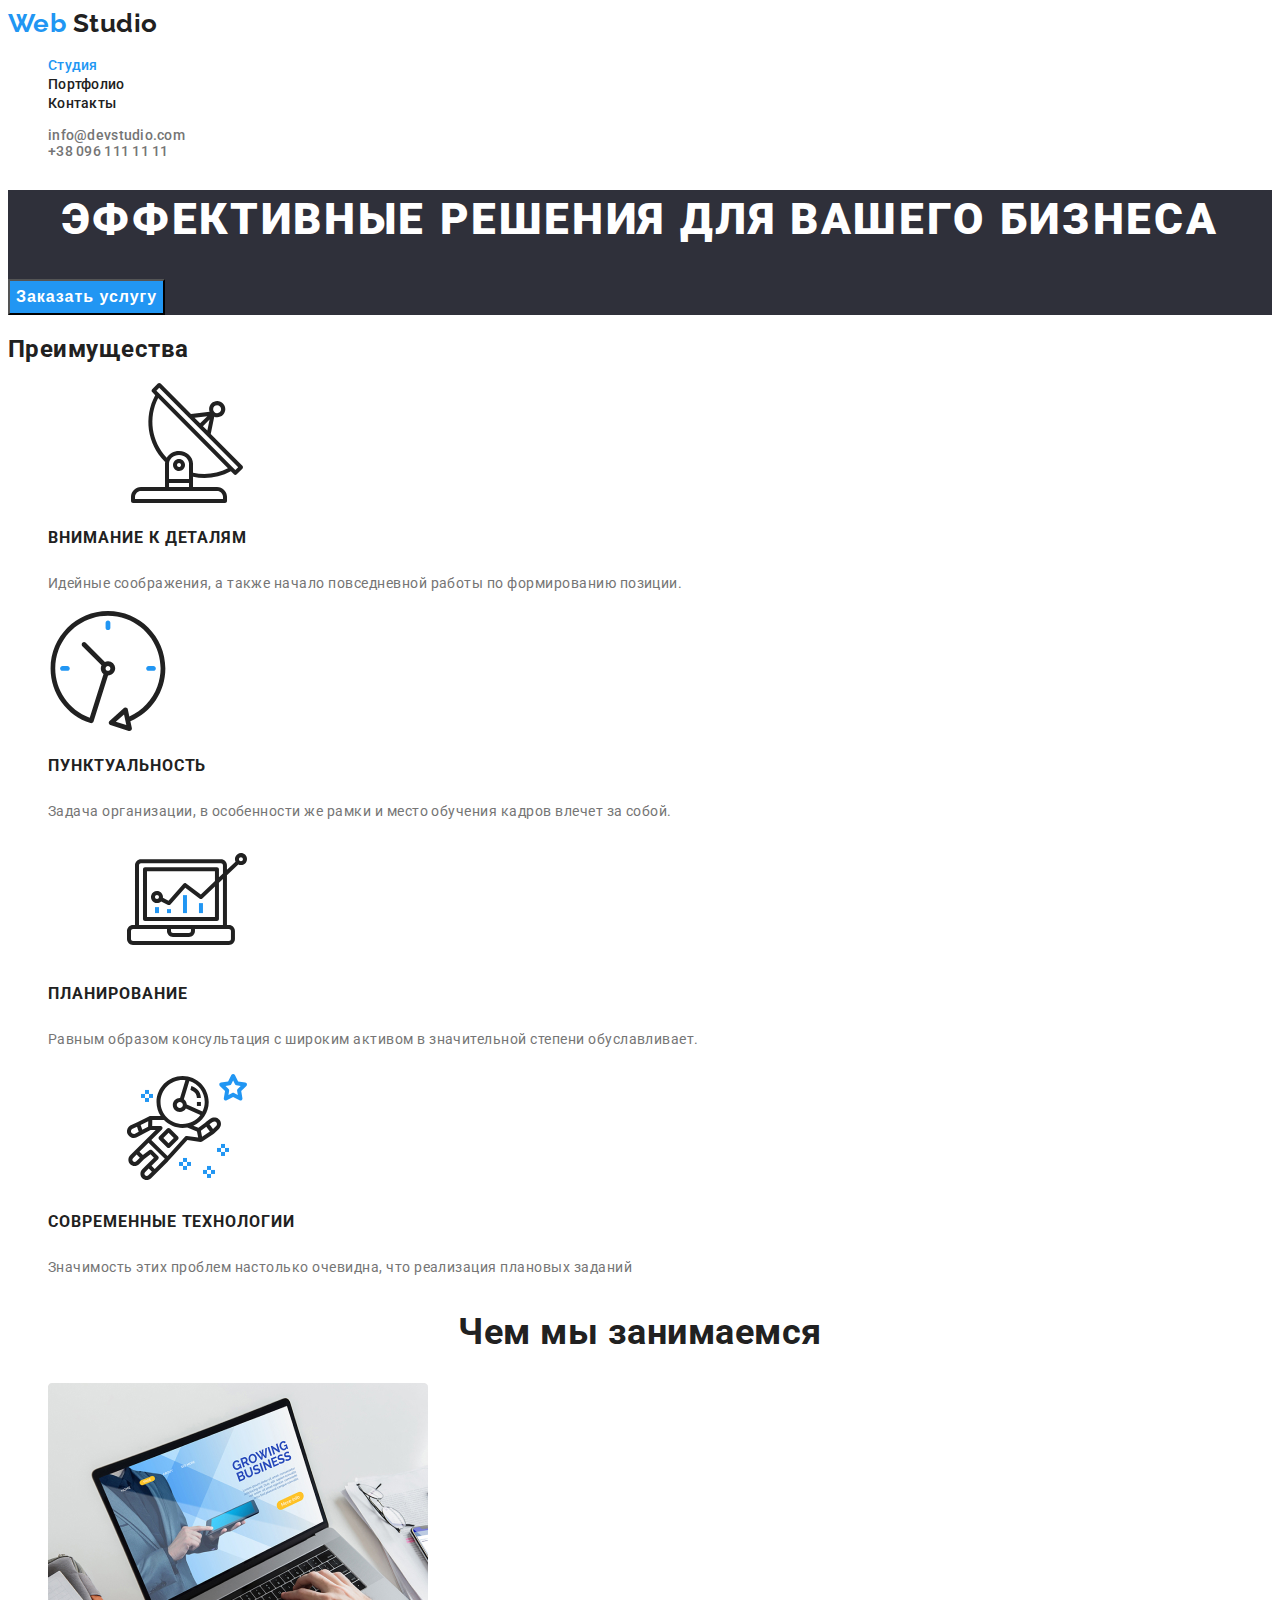
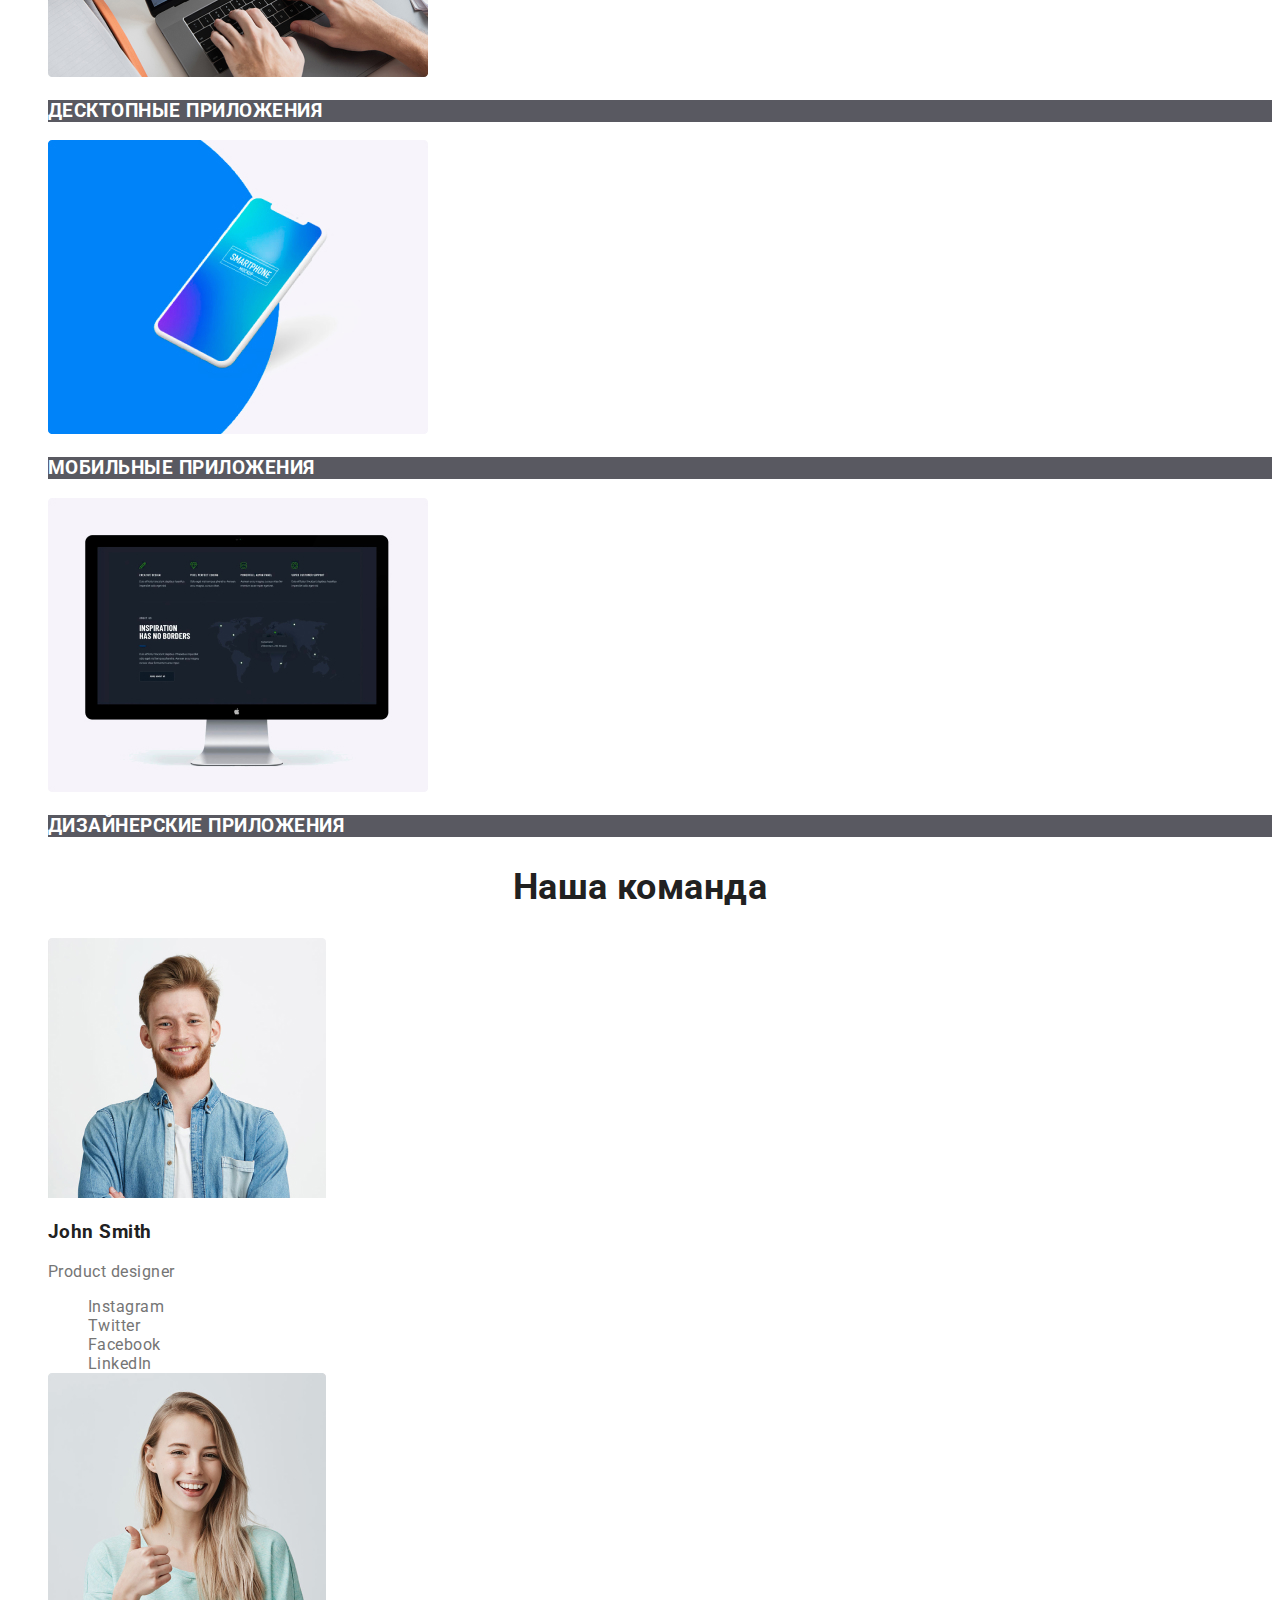
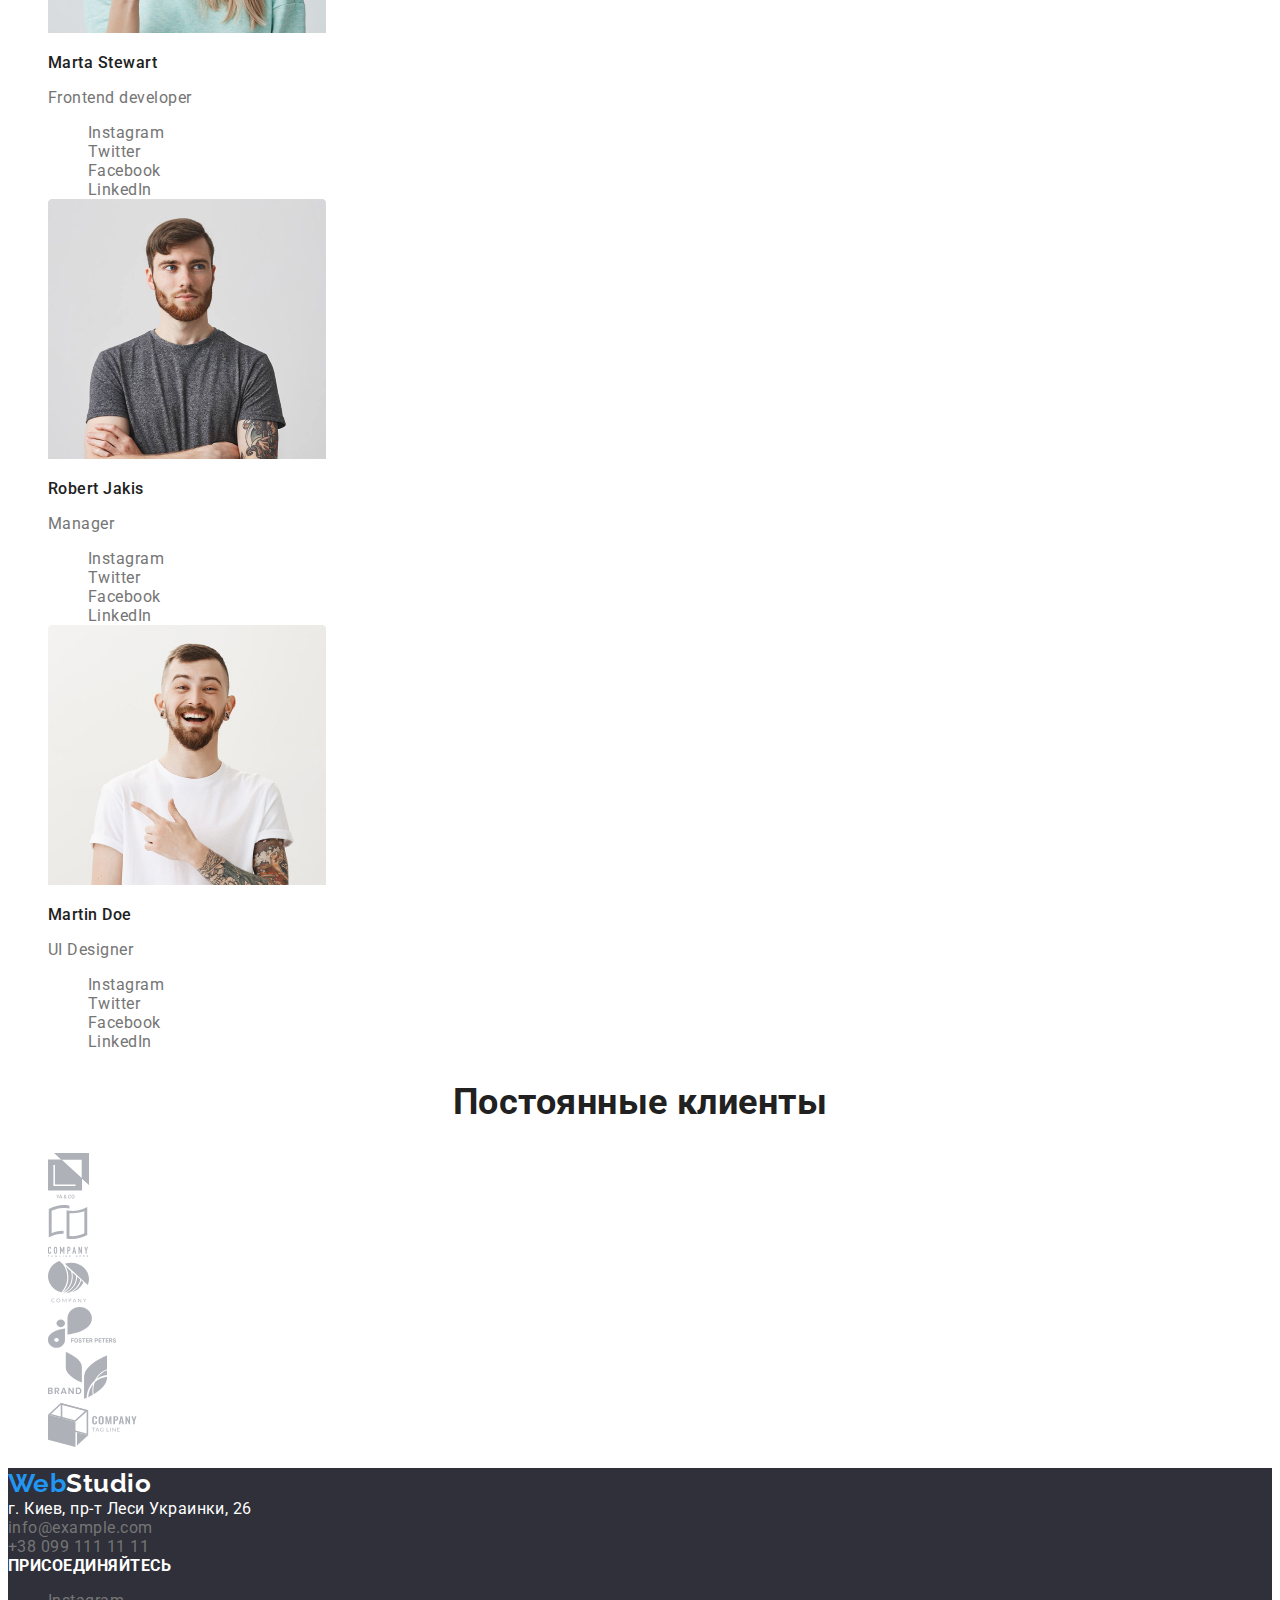
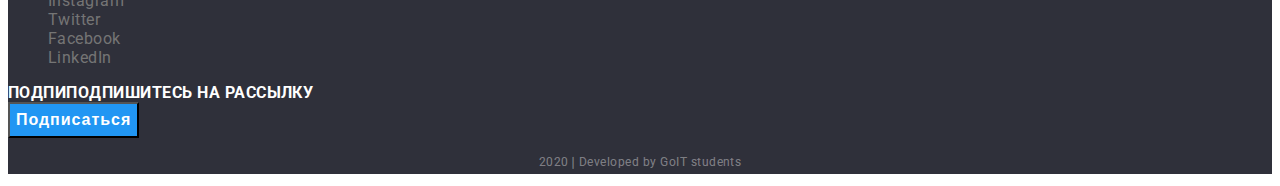
==== index.html @ 7d590ceb "добавляет файлы из hw 2" ====
<!DOCTYPE html>
<html lang="ru">
  <head>
    <meta charset="UTF-8" />
    <meta name="viewport" content="width=device-width, initial-scale=1.0" />
    <title>Студия</title>
    <link
      href="https://fonts.googleapis.com/css2?family=Raleway:wght@700&family=Roboto:wght@400;500;700;900&display=swap"
      rel="stylesheet"
    />
    <link rel="stylesheet" href="./css/common.css" />
    <link rel="stylesheet" href="./css/main.css" />
  </head>

  <body>
    <!--шапка сайта-->
    <header class="page-header">
      <nav>
        <a href="./index.html" lang="en" class="logo"
          ><span class="web-color">Web</span> Studio</a
        >
        <ul class="site-nav list">
          <li><a href="./index.html" class="link current">Студия</a></li>
          <li><a href="./portfolio.html" class="link">Портфолио</a></li>
          <li><a href="" class="link">Контакты</a></li>
        </ul>
        <div>
      </nav>
          <address class="contact-info">
            <ul class="list">
              <li>
                <a href="mailto:info@devstudio.com">info@devstudio.com</a>
              </li>
              <li>
                <a href="tel:+380961111111">+38 096 111 11 11</a>
              </li>
            </ul>
          </address>
        </div>
      
    </header>

    <main>
      <!--герой-->
      <section class="hero">
        <h1 class="upper">
          Эффективные решения для вашего бизнеса
        </h1>
        <button>Заказать услугу</button>
      </section>

      <!--преимущества-->
      <section>
        <h2>Преимущества</h2>
        <ul class="advantages list">
          <li>
            <a href="">
              <img
                src="./images/index-images/rectangle-1.svg"
                width="278"
                height="120"
                alt="Антенна"
              />
            </a>
            <h3 class="advatage-title upper">Внимание к деталям</h3>
            <p class="text">
              Идейные соображения, а также начало повседневной работы по
              формированию позиции.
            </p>
          </li>
          <li>
            <a href="">
              <img
                src="./images/index-images/rectangle-2.svg"
                height="120"
                alt="Часы"
              />
            </a>
            <h3 class="advatage-title upper">Пунктуальность</h3>
            <p class="text">
              Задача организации, в особенности же рамки и место обучения кадров
              влечет за собой.
            </p>
          </li>
          <li>
            <a href="">
              <img
                src="./images/index-images/rectangle-3.svg"
                width="278"
                height="120"
                alt="Диаграмма"
              />
            </a>
            <h3 class="advatage-title upper">Планирование</h3>
            <p class="text">
              Равным образом консультация с широким активом в значительной
              степени обуславливает.
            </p>
          </li>
          <li>
            <a href="">
              <img
                src="./images/index-images/rectangle-4.svg"
                width="278"
                height="120"
                alt="Астронавт"
              />
            </a>
            <h3 class="advatage-title upper">Современные технологии</h3>
            <p class="text">
              Значимость этих проблем настолько очевидна, что реализация
              плановых заданий
            </p>
          </li>
        </ul>
      </section>

      <!--чем мы занимаемся-->
      <section>
        <h2 class="title">Чем мы занимаемся</h2>
        <ul class="applications list">
          <li>
            <a href="">
              <img
                src="./images/index-images/1.jpg"
                alt="Десктопные приложения"
                width="380"
                height="294"
              />
            </a>
            <h3 class="applications-type upper">Десктопные приложения</h3>
          </li>
          <li>
            <a href="">
              <img
                src="./images/index-images/2.jpg "
                alt="Мобильные приложения"
                width="380"
                height="294"
              />
            </a>
            <h3 class="applications-type upper">Мобильные приложения</h3>
          </li>
          <li>
            <a href="">
              <img
                src="./images/index-images/3.jpg"
                alt="Дизайнерские решения"
                width="380"
                height="294"
              />
            </a>
            <h3 class="applications-type upper">Дизайнерские приложения</h3>
          </li>
        </ul>
      </section>

      <!--наша команда-->
      <section>
        <h2 class="title">Наша команда</h2>
        <ul class="members list">
          <li>
            <a href="">
              <img
                src="./images/index-images/4.jpg"
                alt="Фото Джона Смита"
                width="278"
                height="260"
              />
            </a>
            <h3 lang="en" class="member-name">
              John Smith
            </h3>
            <p lang="en" class="profession">
              Product designer
            </p>
            <ul class="social-links list">
              <li>
                <a href="" aria-label="Ссылка на Instagram">Instagram</a>
              </li>
              <li>
                <a href="" aria-label="Ссылка на Twitter">Twitter</a>
              </li>
              <li>
                <a href="" aria-label="Ссылка на Facebook">Facebook</a>
              </li>
              <li>
                <a href="" aria-label="Ссылка на LinkedIn">LinkedIn</a>
              </li>
            </ul>
          </li>
          <li>
            <a href="">
              <img
                src="./images/index-images/5.jpg"
                alt="Фото Марты Стюарт"
                width="278"
                height="260"
              />
            </a>
            <h3 lang="en" class="members-name">
              Marta Stewart
            </h3>
            <p lang="en" class="members-profession">
              Frontend developer
            </p>
            <ul class="social-link list">
              <li>
                <a href="" aria-label="Ссылка на Instagram">Instagram</a>
              </li>
              <li>
                <a href="" aria-label="Ссылка на Twitter">Twitter</a>
              </li>
              <li>
                <a href="" aria-label="Ссылка на Facebook">Facebook</a>
              </li>
              <li>
                <a href="" aria-label="Ссылка на LinkedIn">LinkedIn</a>
              </li>
            </ul>
          </li>
          <li>
            <a href="">
              <img
                src="./images/index-images/6.jpg"
                alt="Фото Роберта Джакиса"
                width="278"
                height="260"
              />
            </a>
            <h3 lang="en" class="members-name">
              Robert Jakis
            </h3>
            <p lang="en" class="members-profession">Manager</p>
            <ul class="list">
              <li>
                <a href="" aria-label="Ссылка на Instagram">Instagram</a>
              </li>
              <li>
                <a href="" aria-label="Ссылка на Twitter">Twitter</a>
              </li>
              <li>
                <a href="" aria-label="Ссылка на Facebook">Facebook</a>
              </li>
              <li>
                <a href="" aria-label="Ссылка на LinkedIn">LinkedIn</a>
              </li>
            </ul>
          </li>
          <li>
            <a href="">
              <img
                src="./images/index-images/7.jpg"
                alt="Фото Мартина Доу"
                width="278"
                height="260"
              />
            </a>
            <h3 lang="en" class="members-name">
              Martin Doe
            </h3>
            <p lang="en" class="members-profession">
              UI Designer
            </p>
            <ul class="list">
              <li>
                <a href="" aria-label="Ссылка на Instagram">Instagram</a>
              </li>
              <li>
                <a href="" aria-label="Ссылка на Twitter">Twitter</a>
              </li>
              <li>
                <a href="" aria-label="Ссылка на Facebook">Facebook</a>
              </li>
              <li>
                <a href="" aria-label="Ссылка на LinkedIn">LinkedIn</a>
              </li>
            </ul>
          </li>
        </ul>
      </section>

      <!--наши постоянные клиенты-->
      <section>
        <h2 class="title">Постоянные клиенты</h2>
        <ul class="list">
          <li><img src="./images/index-images/8.svg" alt="YA &amp; Co" /></li>
          <li>
            <img src="./images/index-images/9.svg" alt="Company tagline here" />
          </li>
          <li><img src="./images/index-images/10.svg" alt="Company" /></li>
          <li>
            <img src="./images/index-images/11.svg" alt="Foster Peters" />
          </li>
          <li><img src="./images/index-images/12.svg" alt="Brand" /></li>
          <li>
            <img src="./images/index-images/13.svg" alt="Company tag line" />
          </li>
        </ul>
      </section>
    </main>

    <!--футер-->
    <footer>
      <div>
        <a href="./index.html" lang="en" class="logo"
          ><span class="web-color">Web</span
          ><span class="studio-color">Studio</span></a
        >
        <address class="contacts">
          г. Киев, пр-т Леси Украинки, 26 <br />
          <a href="mailto:info@example.com" class="information"
            >info@example.com</a
          ><br />
          <a href="tel:+380991111111" class="information">+38 099 111 11 11</a>
        </address>
      </div>
      <div>
        <b class="upper"> Присоединяйтесь</b>
        <ul class="list">
          <li>
            <a href="" aria-label="Ссылка на Instagram">Instagram</a>
          </li>
          <li>
            <a href="" aria-label="Ссылка на Twitter">Twitter</a>
          </li>
          <li>
            <a href="" aria-label="Ссылка на Facebook">Facebook</a>
          </li>
          <li>
            <a href="" aria-label="Ссылка на LinkedIn">LinkedIn</a>
          </li>
        </ul>
      </div>
      <div>
        <b class="upper">
          Подпиподпишитесь на рассылку
        </b>
        <button type="button">Подписаться</button>
      </div>
      <div>
        <p class="copyright">2020&#10072;Developed by GoIT students</p>
      </div>
    </footer>
  </body>
</html>
---- css/common.css ----
/*цвет основного текста  #757575 */
/*вторичный цвет текста (заголовки) #212121 */
/*акцент? вторичный цвет фона, акцент иконок #2196F3 */
/*акцент фона в портфолио при начажтии на примеры работ  rgba(33, 150, 243, 0.9);*/
/*белый #FFFFFF */
/*фон нашей команды в студии #F5F4FA */
/*фон характеристик лого в Студии #F5F4FA */
/*фон футера #2F303A */
/*background-color для кнопок: #F5F4FA*/
/*footer-contacts: rgba(255, 255, 255, 0.6);
  footer-copyright:rgba(255, 255, 255, 0.4);*/

:root {
  --primary-text-color: #757575;
  --title-text-color: #212121;
  --accent-color: #2196f3;
  --primary-white-color: #ffffff;
  --footer-background: #2f303a;
  --footer-contacts: rgba(255, 255, 255, 0.6);
  --footer-copyright: rgba(255, 255, 255, 0.4);
  --button-portfolio-background: #f5f4fa;
  --accent-color-pictures: rgba(33, 150, 243, 0.9);
}

body {
  font-family: Roboto, sans-serif;
  color: var(--primary-text-color);
  background-color: var(--primary-white-color);
  letter-spacing: 0.03em;
}

a {
  text-decoration: none;
  color: var(--primary-text-color);
}

a:hover,
a:focus {
  color: var(--accent-color);
}

li {
  list-style-type: none;
}

/*шапка сайта*/
.logo {
  color: var(--title-text-color);
  font-family: Raleway, sans-serif;
  font-weight: 700;
  font-size: 26px;
  line-height: 1.2;
}

.web-color {
  color: var(--accent-color);
}

/*Site nav*/

.site-nav .link {
  font-weight: 500;
  font-size: 14px;
  line-height: 1.14;
  letter-spacing: 0.02em;
  color: var(--title-text-color);
}

.site-nav .link:hover,
.site-nav .link:focus {
  color: var(--accent-color);
}

.site-nav .link.current {
  color: var(--accent-color);
}

.contact-info {
  font-weight: 500;
  font-size: 14px;
  line-height: 1.14;
  letter-spacing: 0.02em;
  color: var(--primary-text-color);
}

h1,
h2,
h3 {
  color: var(--title-text-color);
}

/*footer*/
footer {
  color: var(--primary-white-color);
  background: var(--footer-background);
}

.studio-color {
  color: var(--primary-white-color);
}
.contact-info .information {
  font-weight: 400;
  line-height: 2;
  letter-spacing: 0.03em;
  color: var(--footer-contacts);
}

address {
  font-style: normal;
}

.copyright {
  font-size: 12px;
  line-height: 2;
  text-align: center;
  color: var(--footer-copyright);
}

.upper {
  text-transform: uppercase;
}

footer button {
  font-weight: 700;
  font-size: 16px;
  line-height: 1.88;
  color: var(--primary-white-color);
  background-color: var(--accent-color);
  display: flex;
  text-align: center;
  letter-spacing: 0.06em;
}
---- css/main.css ----
:root {
  --primary-text-color: #757575;
  --title-text-color: #212121;
  --accent-color: #2196f3;
  --primary-white-color: #ffffff;
  --footer-background: #2f303a;
  --accent-color-pictures: rgba(33, 150, 243, 0.9);
}

/*герой*/
.hero {
  background-color: var(--footer-background);
}

.hero .upper {
  font-style: normal;
  font-weight: 900;
  font-size: 44px;
  line-height: 1.36;
  color: var(--primary-white-color);
  text-align: center;
  letter-spacing: 0.06em;
}

.hero button {
  display: flex;
  font-weight: 700;
  font-size: 16px;
  line-height: 1.88;
  text-align: center;
  color: var(--primary-white-color);
  background-color: var(--accent-color);
  letter-spacing: 0.06em;
}

.advantages .advatage-title {
  font-style: normal;
  font-weight: 700;
  font-size: 16px;
  line-height: 1.88;
  letter-spacing: 0.06em;
}

.list .text {
  font-size: 14px;
  line-height: 2;
}

.applications .applications-type {
  color: var(--primary-white-color);
  background-color: rgba(47, 48, 58, 0.8);
}

.members .members-name,
.members .members-profession {
  font-size: 16px;
  line-height: 1.19;
}

.members .members-name {
  font-weight: 500;
}

.title {
  font-weight: 700;
  font-size: 36px;
  line-height: 1.17;
  text-align: center;
}
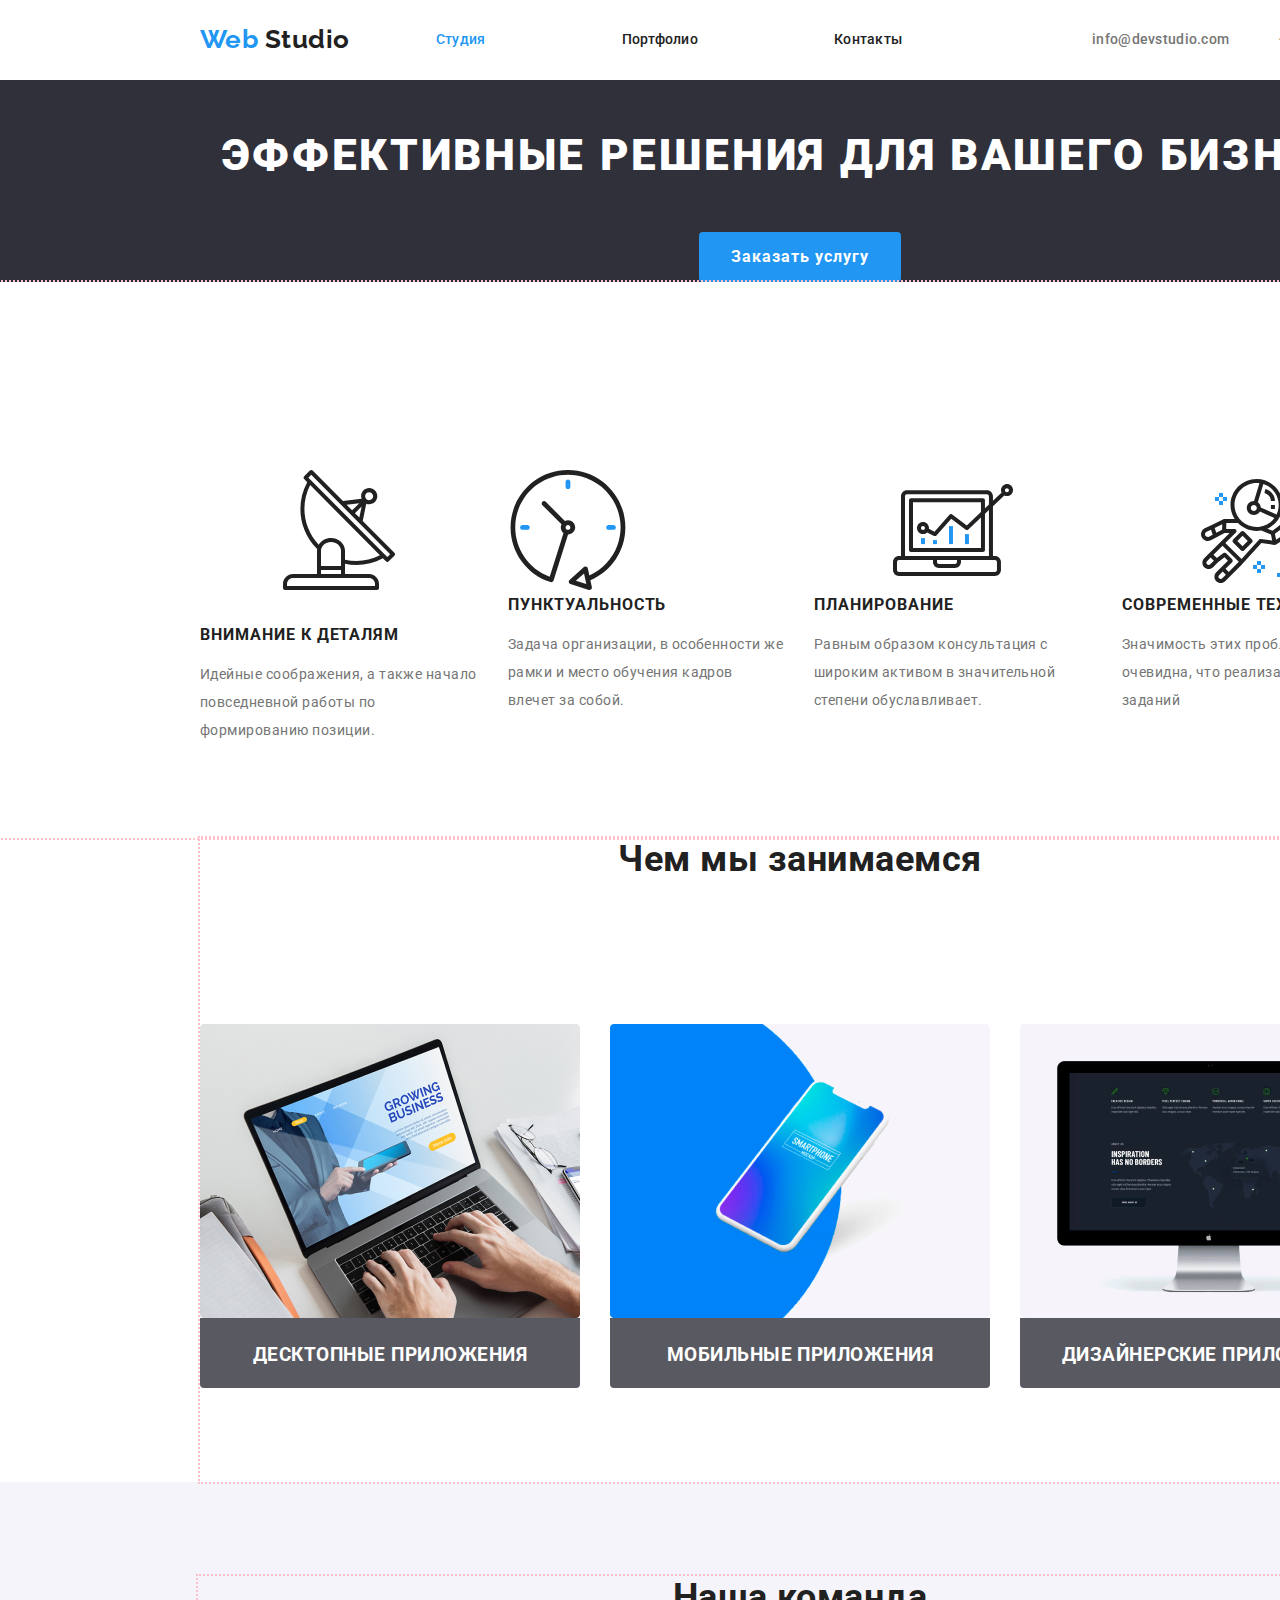
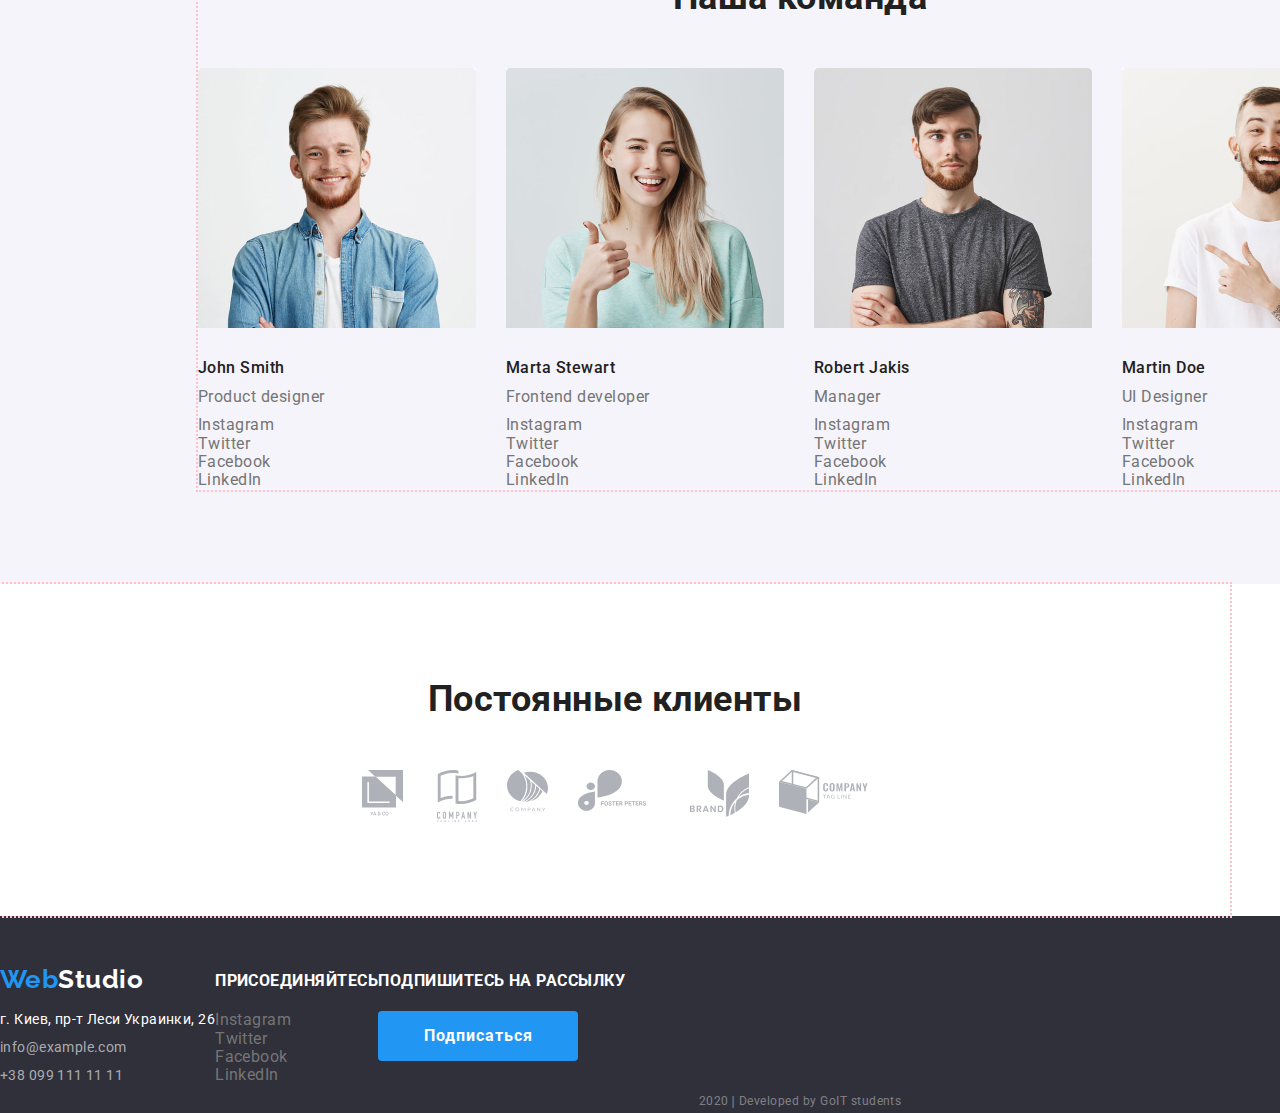
==== commit c7eea17d: "добавляет отступы и геометрию" ====
--- a/index.html
+++ b/index.html
@@ -8,173 +8,326 @@
       href="https://fonts.googleapis.com/css2?family=Raleway:wght@700&family=Roboto:wght@400;500;700;900&display=swap"
       rel="stylesheet"
     />
+    <link
+      rel="stylesheet"
+      href="https://cdnjs.cloudflare.com/ajax/libs/modern-normalize/0.6.0/modern-normalize.min.css"
+    />
     <link rel="stylesheet" href="./css/common.css" />
     <link rel="stylesheet" href="./css/main.css" />
   </head>
 
   <body>
     <!--шапка сайта-->
-    <header class="page-header">
-      <nav>
-        <a href="./index.html" lang="en" class="logo"
-          ><span class="web-color">Web</span> Studio</a
-        >
-        <ul class="site-nav list">
-          <li><a href="./index.html" class="link current">Студия</a></li>
-          <li><a href="./portfolio.html" class="link">Портфолио</a></li>
-          <li><a href="" class="link">Контакты</a></li>
-        </ul>
-        <div>
-      </nav>
-          <address class="contact-info">
-            <ul class="list">
-              <li>
-                <a href="mailto:info@devstudio.com">info@devstudio.com</a>
-              </li>
-              <li>
-                <a href="tel:+380961111111">+38 096 111 11 11</a>
-              </li>
+    <header class="header-container width-site">
+      
+          <nav class="container">
+            <a href="./index.html" lang="en" class="logo logo-link"
+              ><span class="web-color">Web</span> Studio</a
+            >
+            <ul class="site-nav list">
+              <li class="item"><a href="./index.html" class="link current">Студия</a></li>
+              <li class="item"><a href="./portfolio.html" class="link">Портфолио</a></li>
+              <li class="item"><a href="" class="link">Контакты</a></li>
             </ul>
-          </address>
-        </div>
-      
+         </nav>
+       
+          <div class="container-address">
+              <address class="contact-info">
+                <ul class="contacts-header list">
+                  <li class="item">
+                    <a href="mailto:info@devstudio.com" class="link">info@devstudio.com</a>
+                  </li>
+                  <li class="item">
+                    <a href="tel:+380961111111" class="link">+38 096 111 11 11</a>
+                  </li>
+                </ul>
+              </address>
+            </div>
+     
     </header>
 
     <main>
       <!--герой-->
-      <section class="hero">
-        <h1 class="upper">
-          Эффективные решения для вашего бизнеса
-        </h1>
-        <button>Заказать услугу</button>
+      <section class="hero centered width-site">
+        <div class="container">
+          <h1 class="hero-title upper">
+            Эффективные решения для вашего бизнеса
+          </h1>
+          <button type="button" class="centered">Заказать услугу</button>
+        </div>
       </section>
 
       <!--преимущества-->
-      <section>
-        <h2>Преимущества</h2>
-        <ul class="advantages list">
-          <li>
-            <a href="">
-              <img
-                src="./images/index-images/rectangle-1.svg"
-                width="278"
-                height="120"
-                alt="Антенна"
-              />
-            </a>
-            <h3 class="advatage-title upper">Внимание к деталям</h3>
-            <p class="text">
-              Идейные соображения, а также начало повседневной работы по
-              формированию позиции.
-            </p>
-          </li>
-          <li>
-            <a href="">
-              <img
-                src="./images/index-images/rectangle-2.svg"
-                height="120"
-                alt="Часы"
-              />
-            </a>
-            <h3 class="advatage-title upper">Пунктуальность</h3>
-            <p class="text">
-              Задача организации, в особенности же рамки и место обучения кадров
-              влечет за собой.
-            </p>
-          </li>
-          <li>
-            <a href="">
-              <img
-                src="./images/index-images/rectangle-3.svg"
-                width="278"
-                height="120"
-                alt="Диаграмма"
-              />
-            </a>
-            <h3 class="advatage-title upper">Планирование</h3>
-            <p class="text">
-              Равным образом консультация с широким активом в значительной
-              степени обуславливает.
-            </p>
-          </li>
-          <li>
-            <a href="">
-              <img
-                src="./images/index-images/rectangle-4.svg"
-                width="278"
-                height="120"
-                alt="Астронавт"
-              />
-            </a>
-            <h3 class="advatage-title upper">Современные технологии</h3>
-            <p class="text">
-              Значимость этих проблем настолько очевидна, что реализация
-              плановых заданий
-            </p>
-          </li>
-        </ul>
+      <section class="our-advantages width-site">
+        <div class="container">
+          <h2 class="is-hidden">Преимущества</h2>
+          <ul class="advantages list">
+            <li class="item">
+                  <div class="adv-link">            
+                      <a href="" >
+                      <img src="./images/index-images/vector.svg" width="278" height="120" alt="Антенна" />
+                      </a>
+                  </div>
+                <h3 class="advatage-title upper">Внимание к деталям</h3>
+              <p class="text">
+                Идейные соображения, а также начало повседневной работы по
+                формированию позиции.
+              </p>
+            </li>
+            <li class="item">
+              <a href="">
+                <img
+                  src="./images/index-images/rectangle-2.svg"
+                  height="120"
+                  alt="Часы"
+                />
+              </a>
+              <h3 class="advatage-title upper">Пунктуальность</h3>
+              <p class="text">
+                Задача организации, в особенности же рамки и место обучения кадров
+                влечет за собой.
+              </p>
+            </li>
+            <li class="item">
+              <a href="">
+                <img
+                  src="./images/index-images/rectangle-3.svg"
+                  width="278"
+                  height="120"
+                  alt="Диаграмма"
+                />
+              </a>
+              <h3 class="advatage-title upper">Планирование</h3>
+              <p class="text">
+                Равным образом консультация с широким активом в значительной
+                степени обуславливает.
+              </p>
+            </li>
+            <li class="item">
+              <a href="">
+                <img
+                  src="./images/index-images/rectangle-4.svg"
+                  width="278"
+                  height="120"
+                  alt="Астронавт"
+                />
+              </a>
+              <h3 class="advatage-title upper">Современные технологии</h3>
+              <p class="text">
+                Значимость этих проблем настолько очевидна, что реализация
+                плановых заданий
+              </p>
+            </li>
+          </ul>
+        </div>
       </section>
 
       <!--чем мы занимаемся-->
-      <section>
-        <h2 class="title">Чем мы занимаемся</h2>
-        <ul class="applications list">
-          <li>
-            <a href="">
-              <img
-                src="./images/index-images/1.jpg"
-                alt="Десктопные приложения"
-                width="380"
-                height="294"
-              />
-            </a>
-            <h3 class="applications-type upper">Десктопные приложения</h3>
-          </li>
-          <li>
-            <a href="">
-              <img
-                src="./images/index-images/2.jpg "
-                alt="Мобильные приложения"
-                width="380"
-                height="294"
-              />
-            </a>
-            <h3 class="applications-type upper">Мобильные приложения</h3>
-          </li>
-          <li>
-            <a href="">
-              <img
-                src="./images/index-images/3.jpg"
-                alt="Дизайнерские решения"
-                width="380"
-                height="294"
-              />
-            </a>
-            <h3 class="applications-type upper">Дизайнерские приложения</h3>
-          </li>
-        </ul>
+      <section class="what-we-do width-site">
+        <div class="container">
+          <h2 class="title">Чем мы занимаемся</h2>
+          <ul class="applications list">
+            <li class="item">
+              <a href="">
+                <img
+                  src="./images/index-images/1.jpg"
+                  alt="Десктопные приложения"
+                  width="380"
+                  height="294"
+                />
+              </a>
+              <h3 class="applications-type upper centered ">Десктопные приложения</h3>
+            </li>
+            <li  class="item">
+              <a href="">
+                <img
+                  src="./images/index-images/2.jpg "
+                  alt="Мобильные приложения"
+                  width="380"
+                  height="294"
+                />
+              </a>
+              <h3 class="applications-type upper centered">Мобильные приложения</h3>
+            </li>
+            <li  class="item">
+              <a href="">
+                <img
+                  src="./images/index-images/3.jpg"
+                  alt="Дизайнерские решения"
+                  width="380"
+                  height="294"
+                />
+              </a>
+              <h3 class="applications-type upper centered">Дизайнерские приложения</h3>
+            </li>
+          </ul>
+        </div>
       </section>
 
       <!--наша команда-->
-      <section>
-        <h2 class="title">Наша команда</h2>
-        <ul class="members list">
-          <li>
-            <a href="">
-              <img
-                src="./images/index-images/4.jpg"
-                alt="Фото Джона Смита"
-                width="278"
-                height="260"
-              />
-            </a>
-            <h3 lang="en" class="member-name">
-              John Smith
-            </h3>
-            <p lang="en" class="profession">
-              Product designer
-            </p>
-            <ul class="social-links list">
+      <section class="team width-site">
+        <div class="team-container">
+          <h2 class="title centered">Наша команда</h2>
+          <ul class="members list">
+            <li  class="item">
+              <a href="">
+                <img
+                  src="./images/index-images/4.jpg"
+                  alt="Фото Джона Смита"
+                  width="278"
+                  height="260"
+                />
+              </a>
+              <h3 lang="en" class="members-name">
+                John Smith
+              </h3>
+              <p lang="en" class="members-profession">
+                Product designer
+              </p>
+              <ul class="social-links list">
+                <li>
+                  <a href="" aria-label="Ссылка на Instagram">Instagram</a>
+                </li>
+                <li>
+                  <a href="" aria-label="Ссылка на Twitter">Twitter</a>
+                </li>
+                <li>
+                  <a href="" aria-label="Ссылка на Facebook">Facebook</a>
+                </li>
+                <li>
+                  <a href="" aria-label="Ссылка на LinkedIn">LinkedIn</a>
+                </li>
+              </ul>
+            </li>
+            <li class="item">
+              <a href="">
+                <img
+                  src="./images/index-images/5.jpg"
+                  alt="Фото Марты Стюарт"
+                  width="278"
+                  height="260"
+                />
+              </a>
+              <h3 lang="en" class="members-name">
+                Marta Stewart
+              </h3>
+              <p lang="en" class="members-profession">
+                Frontend developer
+              </p>
+              <ul class="social-link list">
+                <li>
+                  <a href="" aria-label="Ссылка на Instagram">Instagram</a>
+                </li>
+                <li>
+                  <a href="" aria-label="Ссылка на Twitter">Twitter</a>
+                </li>
+                <li>
+                  <a href="" aria-label="Ссылка на Facebook">Facebook</a>
+                </li>
+                <li>
+                  <a href="" aria-label="Ссылка на LinkedIn">LinkedIn</a>
+                </li>
+              </ul>
+            </li>
+            <li class="item">
+              <a href="">
+                <img
+                  src="./images/index-images/6.jpg"
+                  alt="Фото Роберта Джакиса"
+                  width="278"
+                  height="260"
+                />
+              </a>
+              <h3 lang="en" class="members-name">
+                Robert Jakis
+              </h3>
+              <p lang="en" class="members-profession">Manager</p>
+              <ul class="list">
+                <li>
+                  <a href="" aria-label="Ссылка на Instagram">Instagram</a>
+                </li>
+                <li>
+                  <a href="" aria-label="Ссылка на Twitter">Twitter</a>
+                </li>
+                <li>
+                  <a href="" aria-label="Ссылка на Facebook">Facebook</a>
+                </li>
+                <li>
+                  <a href="" aria-label="Ссылка на LinkedIn">LinkedIn</a>
+                </li>
+              </ul>
+            </li>
+            <li class="item">
+              <a href="">
+                <img
+                  src="./images/index-images/7.jpg"
+                  alt="Фото Мартина Доу"
+                  width="278"
+                  height="260"
+                />
+              </a>
+              <h3 lang="en" class="members-name">
+                Martin Doe
+              </h3>
+              <p lang="en" class="members-profession">
+                UI Designer
+              </p>
+              <ul class="list">
+                <li>
+                  <a href="" aria-label="Ссылка на Instagram">Instagram</a>
+                </li>
+                <li>
+                  <a href="" aria-label="Ссылка на Twitter">Twitter</a>
+                </li>
+                <li>
+                  <a href="" aria-label="Ссылка на Facebook">Facebook</a>
+                </li>
+                <li>
+                  <a href="" aria-label="Ссылка на LinkedIn">LinkedIn</a>
+                </li>
+              </ul>
+            </li>
+          </ul>
+        </div>
+      </section>
+
+      <!--наши постоянные клиенты-->
+      <section class="our-clients width-site">
+        <div class="clients-container">
+          <h2 class="title centered">Постоянные клиенты</h2>
+          <ul class="clients list">
+            <li class="item"><img src="./images/index-images/8.svg" alt="YA &amp; Co" /></li>
+            <li class="item">
+              <img src="./images/index-images/9.svg" alt="Company tagline here" />
+            </li>
+            <li class="item"><img src="./images/index-images/10.svg" alt="Company" /></li>
+            <li class="item">
+              <img src="./images/index-images/11.svg" alt="Foster Peters" />
+            </li>
+            <li class="item"><img src="./images/index-images/12.svg" alt="Brand" /></li>
+            <li class="item">
+              <img src="./images/index-images/13.svg" alt="Company tag line" />
+            </li>
+          </ul>
+      </section>
+    </main>
+
+    <!--футер-->
+    <footer class="footer-container width-site">
+        <div class="footer-main">
+          <div class="footer-contacts">
+            <a href="./index.html" lang="en" class="logo"><span class="web-color">Web</span><span
+                class="studio-color">Studio</span></a>
+            <address class="contacts">
+              <a href="https://www.google.com/maps/place/%D0%B1%D1%83%D0%BB.+%D0%9B%D0%B5%D1%81%D0%B8+%D0%A3%D0%BA%D1%80%D0%B0%D0%B8%D0%BD%D0%BA%D0%B8,+26,+%D0%9A%D0%B8%D0%B5%D0%B2,+02000/@50.4265807,30.5361971,17z/data=!3m1!4b1!4m5!3m4!1s0x40d4cf0e033ecbe9:0x57a4dffefec77da0!8m2!3d50.4265807!4d30.5383858"
+                target="_blank" class="googlemaps">г. Киев, пр-т Леси Украинки, 26</a><br />
+              <a href="mailto:info@example.com" class="information">info@example.com</a><br />
+              <a href="tel:+380991111111" class="information">+38 099 111 11 11</a>
+            </address>
+          </div>
+          <div>
+            <b class="join upper"> Присоединяйтесь</b>
+            <ul class="social-networks list">
               <li>
                 <a href="" aria-label="Ссылка на Instagram">Instagram</a>
               </li>
@@ -188,159 +341,18 @@
                 <a href="" aria-label="Ссылка на LinkedIn">LinkedIn</a>
               </li>
             </ul>
-          </li>
-          <li>
-            <a href="">
-              <img
-                src="./images/index-images/5.jpg"
-                alt="Фото Марты Стюарт"
-                width="278"
-                height="260"
-              />
-            </a>
-            <h3 lang="en" class="members-name">
-              Marta Stewart
-            </h3>
-            <p lang="en" class="members-profession">
-              Frontend developer
-            </p>
-            <ul class="social-link list">
-              <li>
-                <a href="" aria-label="Ссылка на Instagram">Instagram</a>
-              </li>
-              <li>
-                <a href="" aria-label="Ссылка на Twitter">Twitter</a>
-              </li>
-              <li>
-                <a href="" aria-label="Ссылка на Facebook">Facebook</a>
-              </li>
-              <li>
-                <a href="" aria-label="Ссылка на LinkedIn">LinkedIn</a>
-              </li>
-            </ul>
-          </li>
-          <li>
-            <a href="">
-              <img
-                src="./images/index-images/6.jpg"
-                alt="Фото Роберта Джакиса"
-                width="278"
-                height="260"
-              />
-            </a>
-            <h3 lang="en" class="members-name">
-              Robert Jakis
-            </h3>
-            <p lang="en" class="members-profession">Manager</p>
-            <ul class="list">
-              <li>
-                <a href="" aria-label="Ссылка на Instagram">Instagram</a>
-              </li>
-              <li>
-                <a href="" aria-label="Ссылка на Twitter">Twitter</a>
-              </li>
-              <li>
-                <a href="" aria-label="Ссылка на Facebook">Facebook</a>
-              </li>
-              <li>
-                <a href="" aria-label="Ссылка на LinkedIn">LinkedIn</a>
-              </li>
-            </ul>
-          </li>
-          <li>
-            <a href="">
-              <img
-                src="./images/index-images/7.jpg"
-                alt="Фото Мартина Доу"
-                width="278"
-                height="260"
-              />
-            </a>
-            <h3 lang="en" class="members-name">
-              Martin Doe
-            </h3>
-            <p lang="en" class="members-profession">
-              UI Designer
-            </p>
-            <ul class="list">
-              <li>
-                <a href="" aria-label="Ссылка на Instagram">Instagram</a>
-              </li>
-              <li>
-                <a href="" aria-label="Ссылка на Twitter">Twitter</a>
-              </li>
-              <li>
-                <a href="" aria-label="Ссылка на Facebook">Facebook</a>
-              </li>
-              <li>
-                <a href="" aria-label="Ссылка на LinkedIn">LinkedIn</a>
-              </li>
-            </ul>
-          </li>
-        </ul>
-      </section>
-
-      <!--наши постоянные клиенты-->
-      <section>
-        <h2 class="title">Постоянные клиенты</h2>
-        <ul class="list">
-          <li><img src="./images/index-images/8.svg" alt="YA &amp; Co" /></li>
-          <li>
-            <img src="./images/index-images/9.svg" alt="Company tagline here" />
-          </li>
-          <li><img src="./images/index-images/10.svg" alt="Company" /></li>
-          <li>
-            <img src="./images/index-images/11.svg" alt="Foster Peters" />
-          </li>
-          <li><img src="./images/index-images/12.svg" alt="Brand" /></li>
-          <li>
-            <img src="./images/index-images/13.svg" alt="Company tag line" />
-          </li>
-        </ul>
-      </section>
-    </main>
-
-    <!--футер-->
-    <footer>
-      <div>
-        <a href="./index.html" lang="en" class="logo"
-          ><span class="web-color">Web</span
-          ><span class="studio-color">Studio</span></a
-        >
-        <address class="contacts">
-          г. Киев, пр-т Леси Украинки, 26 <br />
-          <a href="mailto:info@example.com" class="information"
-            >info@example.com</a
-          ><br />
-          <a href="tel:+380991111111" class="information">+38 099 111 11 11</a>
-        </address>
-      </div>
-      <div>
-        <b class="upper"> Присоединяйтесь</b>
-        <ul class="list">
-          <li>
-            <a href="" aria-label="Ссылка на Instagram">Instagram</a>
-          </li>
-          <li>
-            <a href="" aria-label="Ссылка на Twitter">Twitter</a>
-          </li>
-          <li>
-            <a href="" aria-label="Ссылка на Facebook">Facebook</a>
-          </li>
-          <li>
-            <a href="" aria-label="Ссылка на LinkedIn">LinkedIn</a>
-          </li>
-        </ul>
-      </div>
-      <div>
-        <b class="upper">
-          Подпиподпишитесь на рассылку
-        </b>
-        <button type="button">Подписаться</button>
-      </div>
-      <div>
-        <p class="copyright">2020&#10072;Developed by GoIT students</p>
-      </div>
+          </div>
+          <div class="subscribe">
+            <b class="subscribe-title upper">
+              Подпишитесь на рассылку
+            </b>
+            <button type="button" class="centered">Подписаться</button>
+          </div>
+        </div>
+        <div>
+          <p class="copyright centered">2020&#10072;Developed by GoIT students</p>
+        </div>
+    
     </footer>
   </body>
 </html>
--- a/css/common.css
+++ b/css/common.css
@@ -21,6 +21,15 @@
   --button-portfolio-background: #f5f4fa;
   --accent-color-pictures: rgba(33, 150, 243, 0.9);
 }
+html {
+  box-sizing: border-box;
+}
+
+*,
+*::before,
+*::after {
+  box-sizing: inherit;
+}
 
 body {
   font-family: Roboto, sans-serif;
@@ -43,7 +52,24 @@
   list-style-type: none;
 }
 
+.list {
+  margin-top: 0;
+  margin-right: 0;
+  margin-bottom: 0;
+  margin-left: 0;
+  padding: 0;
+  list-style: none;
+}
+
+.upper {
+  text-transform: uppercase;
+}
+.centered {
+  text-align: center;
+}
+
 /*шапка сайта*/
+
 .logo {
   color: var(--title-text-color);
   font-family: Raleway, sans-serif;
@@ -55,14 +81,70 @@
 .web-color {
   color: var(--accent-color);
 }
+h1,
+h2,
+h3 {
+  color: var(--title-text-color);
+}
+
+h1,
+h2,
+h3,
+p {
+  margin-top: 0;
+  margin-bottom: 0;
+}
+
+.is-hidden {
+  display: none;
+}
+
+img {
+  display: block;
+}
+
+.width-site {
+  width: 1600px;
+}
+/* шапка сайта */
+.header-container {
+  display: flex;
+  flex-direction: row;
+  align-items: center;
+}
 
 /*Site nav*/
+.header-container .container {
+  display: flex;
+  align-items: center;
+  margin-left: 200px;
+}
+
+.logo-link {
+  padding-top: 24px;
+  padding-bottom: 24px;
+}
+
+.site-nav {
+  display: flex;
+  flex-direction: row;
+}
+
+.site-nav .item + .item {
+  margin-left: 50px;
+}
 
 .site-nav .link {
+  padding-top: 32px;
+  padding-bottom: 32px;
+  margin-left: 86px;
+  display: block;
+
   font-weight: 500;
   font-size: 14px;
   line-height: 1.14;
   letter-spacing: 0.02em;
+
   color: var(--title-text-color);
 }
 
@@ -73,6 +155,25 @@
 
 .site-nav .link.current {
   color: var(--accent-color);
+}
+
+/* контакты в шапке сайта */
+.container-address {
+  display: flex;
+  flex-direction: row;
+  margin-left: auto;
+  margin-right: 200px;
+  margin-lef: 360px;
+}
+
+.contacts-header {
+  display: flex;
+  flex-direction: row;
+  margin-left: auto;
+}
+
+.contacts-header .item + .item {
+  margin-left: 50px;
 }
 
 .contact-info {
@@ -82,11 +183,9 @@
   letter-spacing: 0.02em;
   color: var(--primary-text-color);
 }
-
-h1,
-h2,
-h3 {
-  color: var(--title-text-color);
+.contact-info .link {
+  padding-top: 32px;
+  padding-bottom: 32px;
 }
 
 /*footer*/
@@ -95,38 +194,72 @@
   background: var(--footer-background);
 }
 
+.footer-main {
+  display: flex;
+  flex-direction: row;
+}
+
 .studio-color {
   color: var(--primary-white-color);
 }
-.contact-info .information {
+
+.footer-contacts .logo {
+  display: block;
+  padding-top: 48px;
+  padding-bottom: 10px;
+}
+
+.contacts {
   font-weight: 400;
+  font-size: 14px;
   line-height: 2;
+}
+.googlemaps {
+  padding-bottom: 9px;
+  letter-spacing: 0.03em;
+  color: var(--primary-white-color);
+}
+
+.contacts .information {
+  padding-bottom: 9px;
   letter-spacing: 0.03em;
   color: var(--footer-contacts);
 }
 
 address {
   font-style: normal;
+}
+
+.join {
+  display: block;
+  margin-top: 56px;
+  margin-bottom: 21px;
+}
+
+.subscribe-title {
+  display: block;
+  margin-top: 56px;
+  margin-bottom: 21px;
+}
+
+footer button {
+  display: flex;
+  padding: 10px 45px 10px 46px;
+
+  font-weight: 700;
+  font-size: 16px;
+  line-height: 1.88;
+  color: var(--primary-white-color);
+  background-color: var(--accent-color);
+  letter-spacing: 0.06em;
+
+  border-radius: 4px;
+  border: none;
+  outline: none;
 }
 
 .copyright {
   font-size: 12px;
   line-height: 2;
-  text-align: center;
   color: var(--footer-copyright);
 }
-
-.upper {
-  text-transform: uppercase;
-}
-
-footer button {
-  font-weight: 700;
-  font-size: 16px;
-  line-height: 1.88;
-  color: var(--primary-white-color);
-  background-color: var(--accent-color);
-  display: flex;
-  text-align: center;
-  letter-spacing: 0.06em;
-}
--- a/css/main.css
+++ b/css/main.css
@@ -6,34 +6,77 @@
   --footer-background: #2f303a;
   --accent-color-pictures: rgba(33, 150, 243, 0.9);
 }
+.title {
+  margin: 0;
+  margin-bottom: 50px;
+
+  font-weight: 700;
+  font-size: 36px;
+  line-height: 1.17;
+}
 
 /*герой*/
 .hero {
   background-color: var(--footer-background);
 }
 
-.hero .upper {
+.hero-title {
   font-style: normal;
   font-weight: 900;
   font-size: 44px;
   line-height: 1.36;
+  letter-spacing: 0.06em;
   color: var(--primary-white-color);
-  text-align: center;
-  letter-spacing: 0.06em;
+  padding: 46px;
 }
 
 .hero button {
-  display: flex;
   font-weight: 700;
   font-size: 16px;
   line-height: 1.88;
-  text-align: center;
   color: var(--primary-white-color);
   background-color: var(--accent-color);
   letter-spacing: 0.06em;
+  border-radius: 6px;
+  padding: 10px 32px;
+  border-radius: 4px;
+  border: none;
+  outline: none;
+}
+
+/* преимущества */
+/* .advantages {
+    margin-left: auto;
+  margin-right: auto;
+} */
+.our-advantages .container {
+  display: flex;
+  margin-right: auto;
+  margin-left: auto;
+  outline: 2px dotted pink;
+}
+
+.advantages {
+  display: flex;
+  flex-direction: row;
+  justify-content: center;
+  margin: 94px 200px;
+}
+.advantages .item {
+  padding-top: 94px;
+}
+
+.advantages .item + .item {
+  margin-left: 30px;
+}
+
+.adv-link img {
+  margin-bottom: 30px;
 }
 
 .advantages .advatage-title {
+  margin-bottom: 10px;
+
   font-style: normal;
   font-weight: 700;
   font-size: 16px;
@@ -44,11 +87,81 @@
 .list .text {
   font-size: 14px;
   line-height: 2;
+  max-width: 278px;
+}
+
+/* чем мы занимаемся */
+/* .what-we-do {
+    margin-left: auto;
+  margin-right: auto;
+} */
+/* .what-we-do {
+  display: container;
+  justify-content: center;
+} */
+
+.what-we-do {
+  display: flex;
+  justify-content: center;
+  padding: ;
+}
+
+.what-we-do .container {
+  outline: 2px dotted pink;
+  text-align: center;
+}
+
+.applications {
+  display: flex;
+  flex-direction: row;
+}
+
+.applications .item {
+  padding-top: 94px;
+  margin-bottom: 94px;
+}
+
+.applications .item + .item {
+  margin-left: 30px;
 }
 
 .applications .applications-type {
+  padding-top: 27px;
+  padding-bottom: 27px;
+  width: 380px;
+  height: 70px;
+
   color: var(--primary-white-color);
   background-color: rgba(47, 48, 58, 0.8);
+  border-radius: 0px 0px 4px 4px;
+}
+
+/* наша команда */
+/* .team {
+  margin-left: auto;
+  margin-right: auto;
+} */
+.team {
+  padding: 94px 198px;
+  background-color: #f5f4fa;
+}
+
+.team .team-container {
+  outline: 2px dotted pink;
+}
+
+.team-container .title {
+  text-align: center;
+}
+
+.members {
+  display: flex;
+  flex-direction: row;
+  /* margin: 186px 200px 94px; */
+}
+
+.members .item + .item {
+  margin-left: 30px;
 }
 
 .members .members-name,
@@ -57,13 +170,42 @@
   line-height: 1.19;
 }
 
-.members .members-name {
+.members img {
+  margin-bottom: 30px;
+}
+.members-name {
+  margin-bottom: 10px;
   font-weight: 500;
 }
-
-.title {
-  font-weight: 700;
-  font-size: 36px;
-  line-height: 1.17;
-  text-align: center;
-}
+.members-profession {
+  margin-bottom: 10px;
+}
+.members.list {
+  width: 1230px;
+}
+
+/* наши постоянные клиенты */
+/* .our-clients {
+  margin-left: auto;
+  margin-right: auto;
+} */
+
+.our-clients .clients-container {
+  padding: 94px 200px;
+  width: 1230px;
+  outline: 2px dotted pink;
+}
+
+.clients-container .title {
+  margin-bottom: 50px;
+}
+
+.clients {
+  display: flex;
+  flex-direction: row;
+  justify-content: center;
+}
+
+.clients .item + .item {
+  margin-left: 30px;
+}
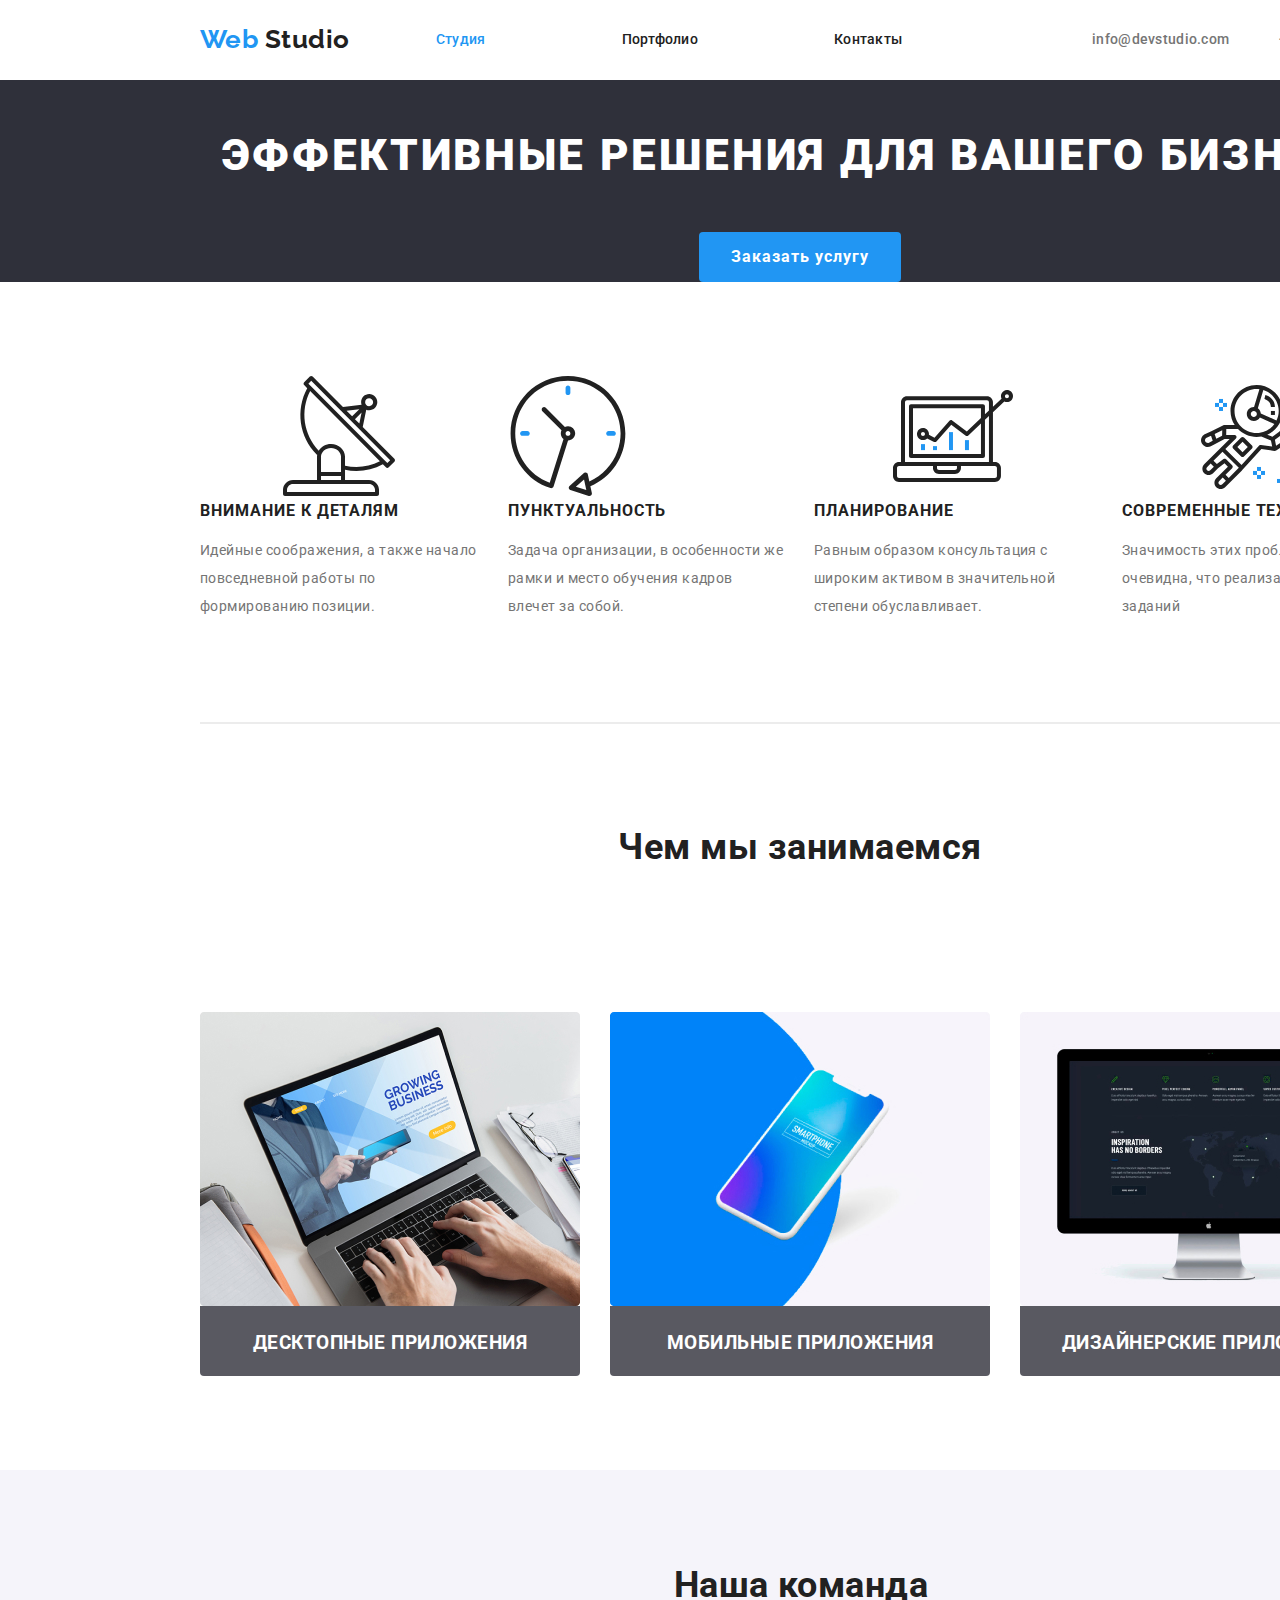
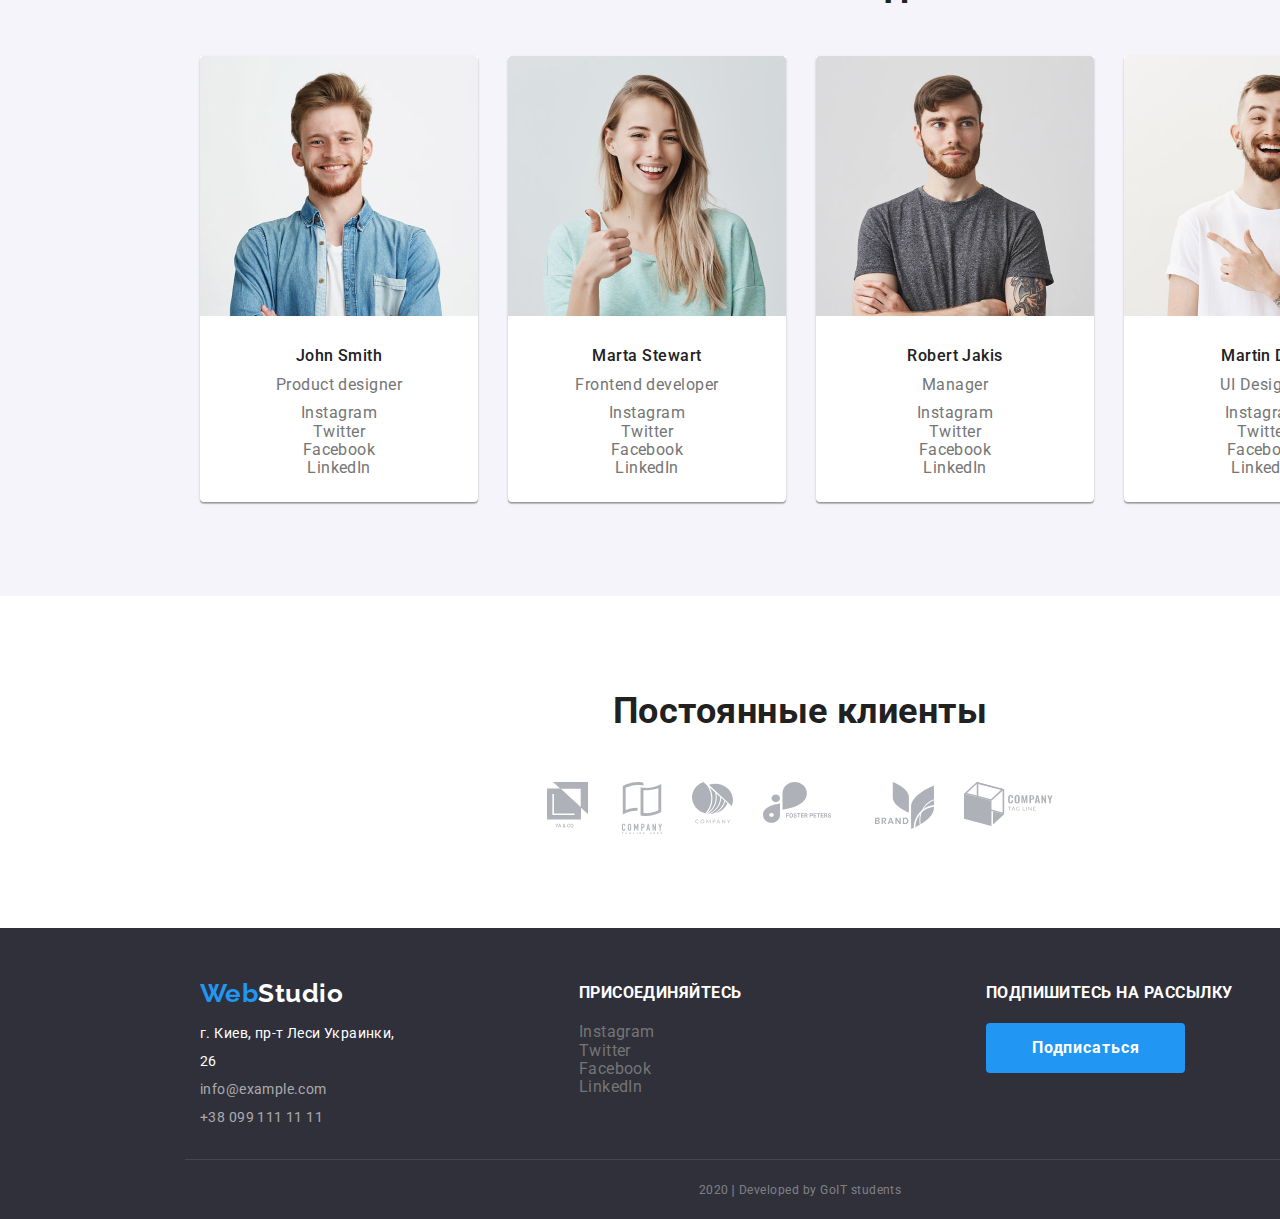
==== commit 163e2d1d: "правки в оформлении геометрии" ====
--- a/index.html
+++ b/index.html
@@ -120,8 +120,9 @@
             </li>
           </ul>
         </div>
-      </section>
-
+        <hr class="horizontal-line">
+      </section>
+      
       <!--чем мы занимаемся-->
       <section class="what-we-do width-site">
         <div class="container">
@@ -315,44 +316,44 @@
     <!--футер-->
     <footer class="footer-container width-site">
         <div class="footer-main">
-          <div class="footer-contacts">
-            <a href="./index.html" lang="en" class="logo"><span class="web-color">Web</span><span
-                class="studio-color">Studio</span></a>
-            <address class="contacts">
-              <a href="https://www.google.com/maps/place/%D0%B1%D1%83%D0%BB.+%D0%9B%D0%B5%D1%81%D0%B8+%D0%A3%D0%BA%D1%80%D0%B0%D0%B8%D0%BD%D0%BA%D0%B8,+26,+%D0%9A%D0%B8%D0%B5%D0%B2,+02000/@50.4265807,30.5361971,17z/data=!3m1!4b1!4m5!3m4!1s0x40d4cf0e033ecbe9:0x57a4dffefec77da0!8m2!3d50.4265807!4d30.5383858"
-                target="_blank" class="googlemaps">г. Киев, пр-т Леси Украинки, 26</a><br />
-              <a href="mailto:info@example.com" class="information">info@example.com</a><br />
-              <a href="tel:+380991111111" class="information">+38 099 111 11 11</a>
-            </address>
-          </div>
-          <div>
-            <b class="join upper"> Присоединяйтесь</b>
-            <ul class="social-networks list">
-              <li>
-                <a href="" aria-label="Ссылка на Instagram">Instagram</a>
-              </li>
-              <li>
-                <a href="" aria-label="Ссылка на Twitter">Twitter</a>
-              </li>
-              <li>
-                <a href="" aria-label="Ссылка на Facebook">Facebook</a>
-              </li>
-              <li>
-                <a href="" aria-label="Ссылка на LinkedIn">LinkedIn</a>
-              </li>
-            </ul>
-          </div>
-          <div class="subscribe">
-            <b class="subscribe-title upper">
-              Подпишитесь на рассылку
-            </b>
-            <button type="button" class="centered">Подписаться</button>
-          </div>
-        </div>
-        <div>
-          <p class="copyright centered">2020&#10072;Developed by GoIT students</p>
-        </div>
-    
-    </footer>
+            <div class="footer-contacts">
+              <a href="./index.html" lang="en" class="logo"><span class="web-color">Web</span><span
+                  class="studio-color">Studio</span></a>
+              <address class="contacts">
+                <a href="https://www.google.com/maps/place/%D0%B1%D1%83%D0%BB.+%D0%9B%D0%B5%D1%81%D0%B8+%D0%A3%D0%BA%D1%80%D0%B0%D0%B8%D0%BD%D0%BA%D0%B8,+26,+%D0%9A%D0%B8%D0%B5%D0%B2,+02000/@50.4265807,30.5361971,17z/data=!3m1!4b1!4m5!3m4!1s0x40d4cf0e033ecbe9:0x57a4dffefec77da0!8m2!3d50.4265807!4d30.5383858"
+                  target="_blank" class="googlemaps">г. Киев, пр-т Леси Украинки, 26</a><br />
+                <a href="mailto:info@example.com" class="information">info@example.com</a><br />
+                <a href="tel:+380991111111" class="information">+38 099 111 11 11</a>
+              </address>
+            </div>
+            <div class="join-container">
+              <b class="join upper"> Присоединяйтесь</b>
+              <ul class="social-networks list">
+                <li>
+                  <a href="" aria-label="Ссылка на Instagram">Instagram</a>
+                </li>
+                <li>
+                  <a href="" aria-label="Ссылка на Twitter">Twitter</a>
+                </li>
+                <li>
+                  <a href="" aria-label="Ссылка на Facebook">Facebook</a>
+                </li>
+                <li>
+                  <a href="" aria-label="Ссылка на LinkedIn">LinkedIn</a>
+                </li>
+              </ul>
+            </div>
+            <div class="subscribe">
+              <b class="subscribe-title upper">
+                Подпишитесь на рассылку
+              </b>
+              <button type="button" class="centered">Подписаться</button>
+            </div>
+        </div>
+            <div >
+              <p class="copyright-text centered">2020&#10072;Developed by GoIT students</p>
+            </div>
+   </footer>
+  
   </body>
 </html>
--- a/css/common.css
+++ b/css/common.css
@@ -192,20 +192,43 @@
 footer {
   color: var(--primary-white-color);
   background: var(--footer-background);
+  padding-right: 185px;
+  padding-left: 185px;
+  margin-right: 0;
+}
+
+.footer-container {
+  display: flex;
+  flex-direction: column;
+  /* height: 253px; */
+  padding-right: 185px;
+  padding-left: 185px;
 }
 
 .footer-main {
   display: flex;
   flex-direction: row;
+  margin-right: auto;
+  margin-left: auto;
+  width: 1230px;
+  hight: 193px;
+  padding-right: 15px;
+  padding-bottom: 28px;
+  padding-left: 15px;
+}
+
+.footer-contacts {
+  width: 231px;
+  margin-top: 50px;
+  margin-right: 180px;
 }
 
 .studio-color {
   color: var(--primary-white-color);
 }
 
-.footer-contacts .logo {
-  display: block;
-  padding-top: 48px;
+.footer-container .logo {
+  display: block;
   padding-bottom: 10px;
 }
 
@@ -214,6 +237,7 @@
   font-size: 14px;
   line-height: 2;
 }
+
 .googlemaps {
   padding-bottom: 9px;
   letter-spacing: 0.03em;
@@ -230,15 +254,24 @@
   font-style: normal;
 }
 
+.join-container {
+  margin-right: 100px;
+}
+
 .join {
   display: block;
+  width: 207px;
   margin-top: 56px;
+  margin-right: 100px;
   margin-bottom: 21px;
 }
+.subscribe {
+  margin-top: 56px;
+  width: 482px;
+}
 
 .subscribe-title {
   display: block;
-  margin-top: 56px;
   margin-bottom: 21px;
 }
 
@@ -259,6 +292,18 @@
 }
 
 .copyright {
+  width: 1230px;
+  height: 60px;
+  border-top: 1px solid rgba(255, 255, 255, 0.1);
+}
+
+.copyright-text {
+  /* margin-bottom: 21px; */
+  width: 1230px;
+  height: 60px;
+  padding-top: 18px;
+  padding-bottom: 21px;
+  border-top: 1px solid rgba(255, 255, 255, 0.1);
   font-size: 12px;
   line-height: 2;
   color: var(--footer-copyright);
--- a/css/main.css
+++ b/css/main.css
@@ -53,25 +53,22 @@
   display: flex;
   margin-right: auto;
   margin-left: auto;
-  outline: 2px dotted pink;
+  /* outline: 2px dotted pink; */
 }
 
 .advantages {
   display: flex;
   flex-direction: row;
-  justify-content: center;
+  /* justify-content: center; */
   margin: 94px 200px;
 }
-.advantages .item {
-  padding-top: 94px;
-}
 
 .advantages .item + .item {
   margin-left: 30px;
 }
 
 .adv-link img {
-  margin-bottom: 30px;
+  margin-bottom: 0;
 }
 
 .advantages .advatage-title {
@@ -90,6 +87,14 @@
   max-width: 278px;
 }
 
+.horizontal-line {
+  text-align: center;
+  width: 1200px;
+  height: 0px;
+  left: 200px;
+  border: 1px solid #ececec;
+}
+
 /* чем мы занимаемся */
 /* .what-we-do {
     margin-left: auto;
@@ -101,14 +106,21 @@
 } */
 
 .what-we-do {
-  display: flex;
-  justify-content: center;
-  padding: ;
+  padding-top: 94px;
+  padding-right: 200px;
+  padding-bottom: 94px;
+  padding-left: 200px;
+  /* border-top: 1px solid #ececec; */
 }
 
 .what-we-do .container {
-  outline: 2px dotted pink;
-  text-align: center;
+  display: block;
+  /* outline: 2px dotted pink; */
+  text-align: center;
+  /* margin-top: 94px;
+  margin-right: 200px;
+  margin-bottom: 94px;
+  margin-left: 200px; */
 }
 
 .applications {
@@ -118,7 +130,6 @@
 
 .applications .item {
   padding-top: 94px;
-  margin-bottom: 94px;
 }
 
 .applications .item + .item {
@@ -142,12 +153,15 @@
   margin-right: auto;
 } */
 .team {
-  padding: 94px 198px;
+  padding-top: 94px;
+  padding-right: 198px;
+  padding-bottom: 94px;
+  padding-left: 200px;
   background-color: #f5f4fa;
 }
 
 .team .team-container {
-  outline: 2px dotted pink;
+  /* outline: 2px dotted pink; */
 }
 
 .team-container .title {
@@ -158,6 +172,16 @@
   display: flex;
   flex-direction: row;
   /* margin: 186px 200px 94px; */
+}
+
+.members .item {
+  background: #ffffff;
+
+  box-shadow: 0px 2px 1px rgba(0, 0, 0, 0.2), 0px 1px 1px rgba(0, 0, 0, 0.14),
+    0px 1px 3px rgba(0, 0, 0, 0.12);
+  border-radius: 4px;
+  text-align: center;
+  padding-bottom: 24px;
 }
 
 .members .item + .item {
@@ -186,14 +210,15 @@
 
 /* наши постоянные клиенты */
 /* .our-clients {
-  margin-left: auto;
-  margin-right: auto;
+  justify-content: center;
 } */
 
 .our-clients .clients-container {
   padding: 94px 200px;
+  margin-right: auto;
+  margin-left: auto;
   width: 1230px;
-  outline: 2px dotted pink;
+  /* outline: 2px dotted pink; */
 }
 
 .clients-container .title {
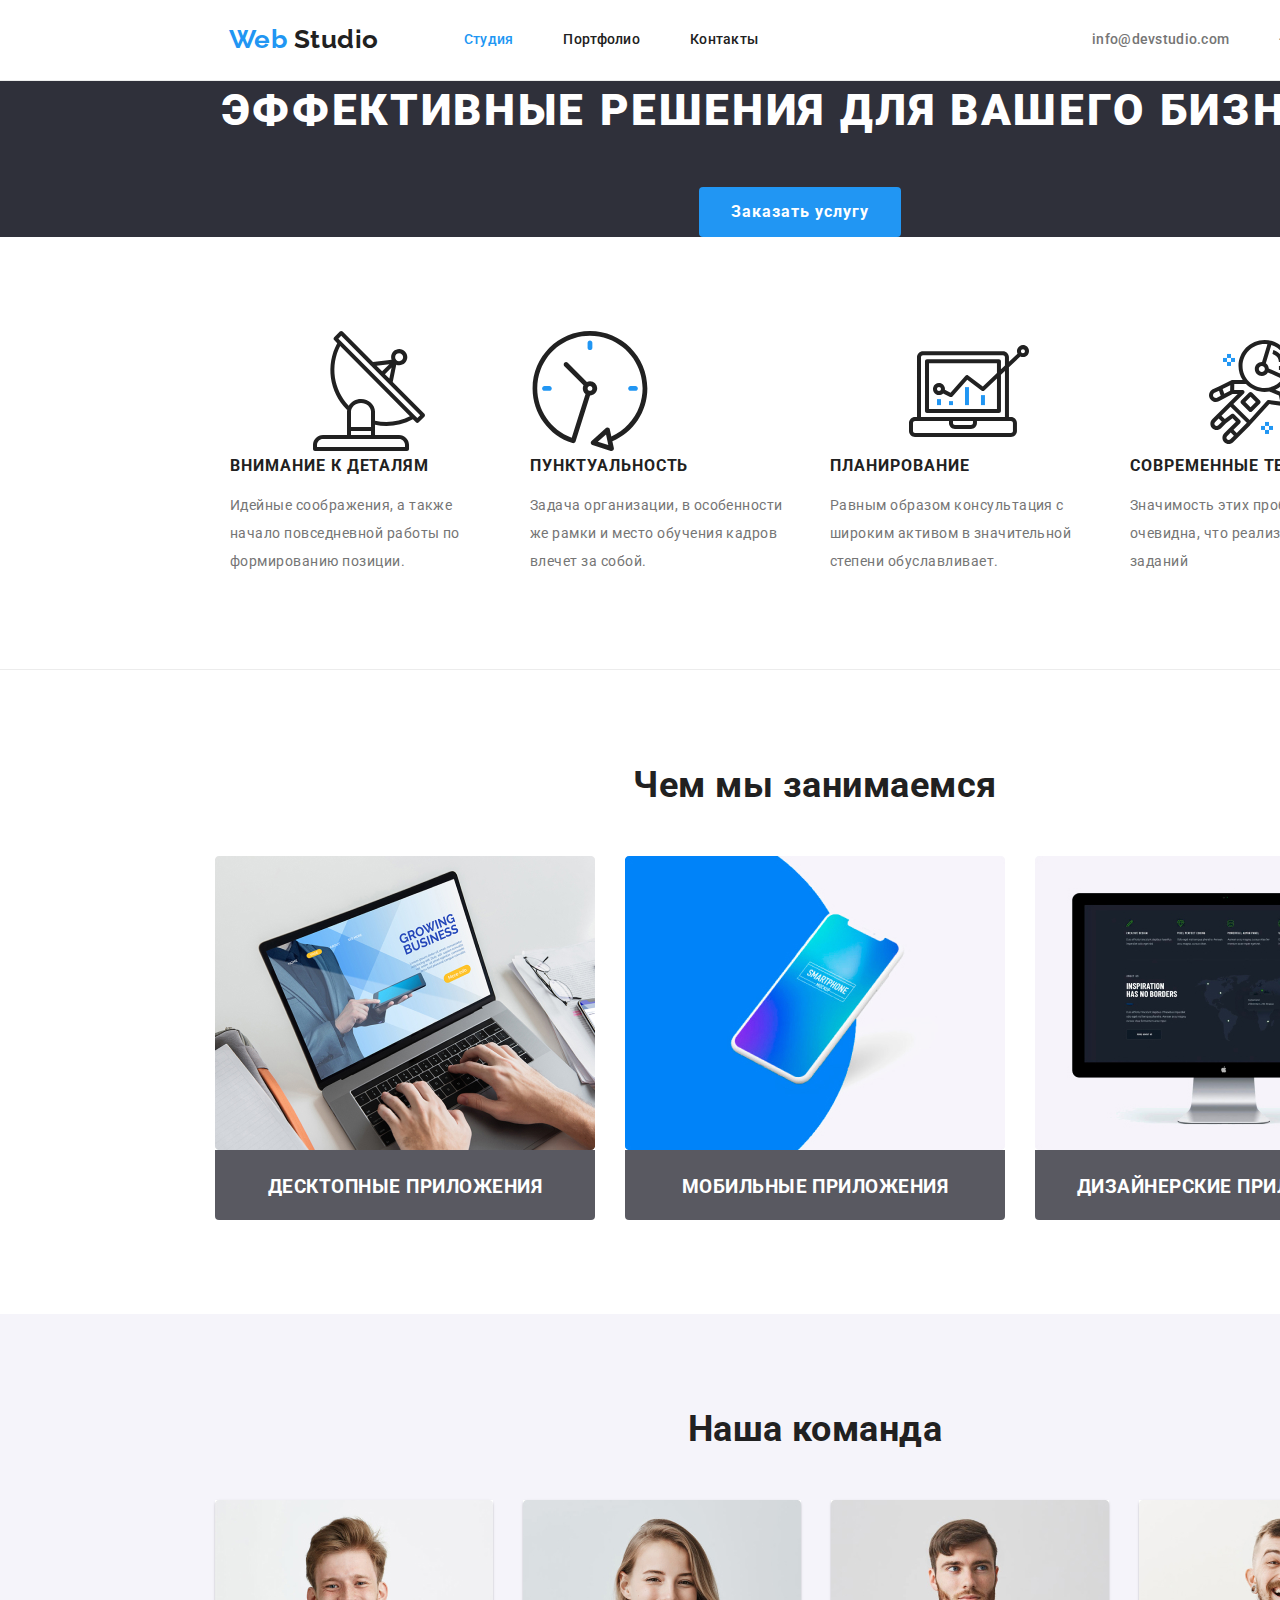
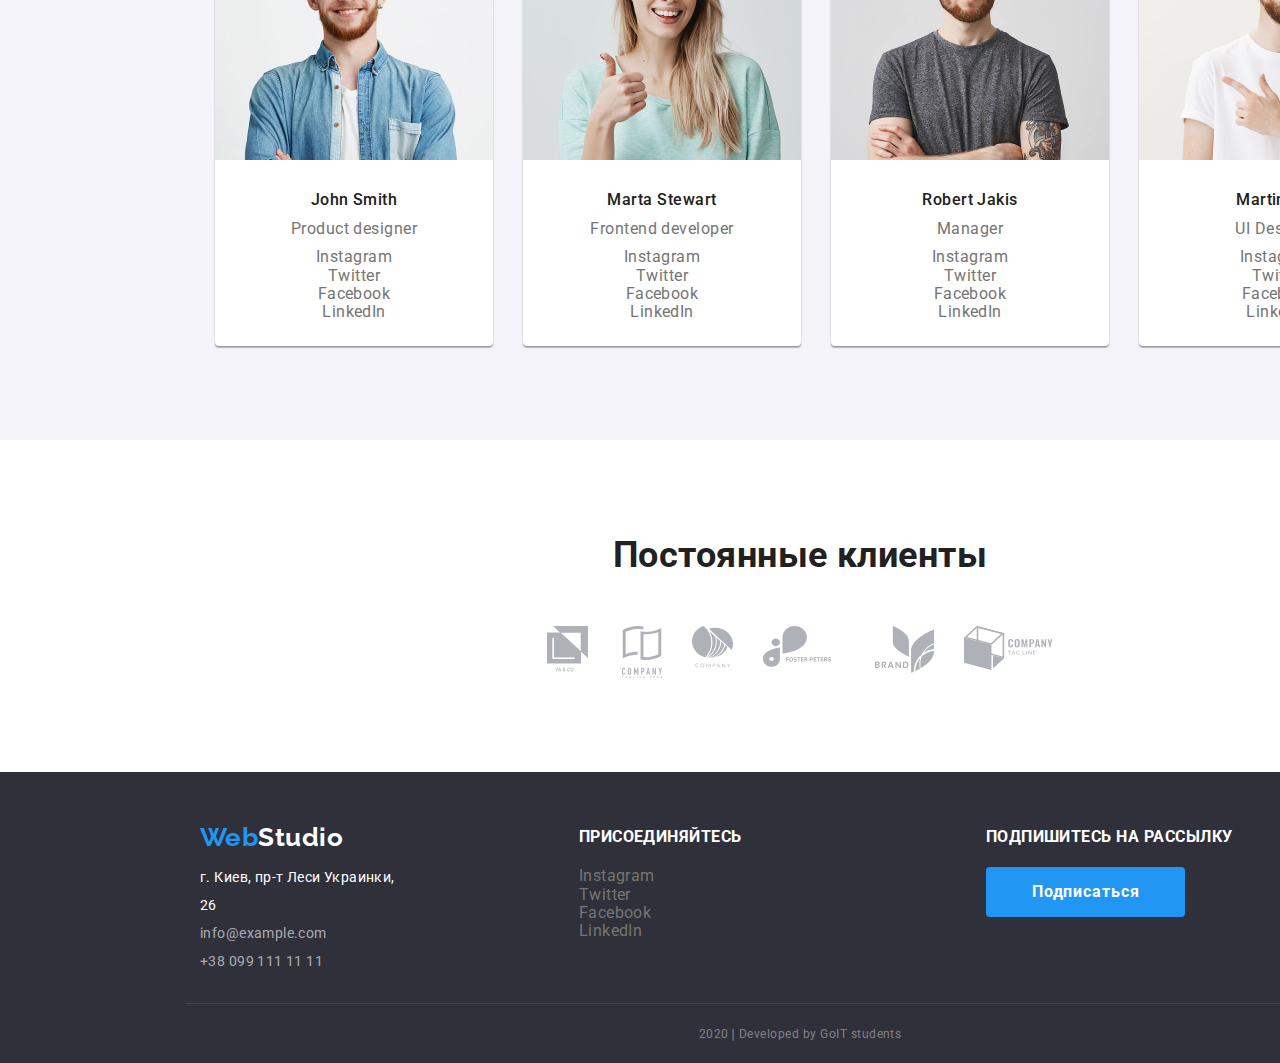
==== commit 278466db: "правки по оформлению" ====
--- a/index.html
+++ b/index.html
@@ -18,32 +18,38 @@
 
   <body>
     <!--шапка сайта-->
-    <header class="header-container width-site">
-      
-          <nav class="container">
-            <a href="./index.html" lang="en" class="logo logo-link"
-              ><span class="web-color">Web</span> Studio</a
-            >
-            <ul class="site-nav list">
-              <li class="item"><a href="./index.html" class="link current">Студия</a></li>
-              <li class="item"><a href="./portfolio.html" class="link">Портфолио</a></li>
-              <li class="item"><a href="" class="link">Контакты</a></li>
+    <header class="header-section width-site">
+      <div class="header-container common-container">
+        <nav class="nav-container">
+          <a href="./index.html" lang="en" class="logo logo-link"
+            ><span class="web-color">Web</span> Studio</a
+          >
+          <ul class="site-nav list">
+            <li class="item">
+              <a href="./index.html" class="link current">Студия</a>
+            </li>
+            <li class="item">
+              <a href="./portfolio.html" class="link">Портфолио</a>
+            </li>
+            <li class="item"><a href="" class="link">Контакты</a></li>
+          </ul>
+        </nav>
+
+        <div class="container-address">
+          <address class="contact-info">
+            <ul class="contacts-header list">
+              <li class="item">
+                <a href="mailto:info@devstudio.com" class="link"
+                  >info@devstudio.com</a
+                >
+              </li>
+              <li class="item">
+                <a href="tel:+380961111111" class="link">+38 096 111 11 11</a>
+              </li>
             </ul>
-         </nav>
-       
-          <div class="container-address">
-              <address class="contact-info">
-                <ul class="contacts-header list">
-                  <li class="item">
-                    <a href="mailto:info@devstudio.com" class="link">info@devstudio.com</a>
-                  </li>
-                  <li class="item">
-                    <a href="tel:+380961111111" class="link">+38 096 111 11 11</a>
-                  </li>
-                </ul>
-              </address>
-            </div>
-     
+          </address>
+        </div>
+      </div>
     </header>
 
     <main>
@@ -59,73 +65,75 @@
 
       <!--преимущества-->
       <section class="our-advantages width-site">
-        <div class="container">
-          <h2 class="is-hidden">Преимущества</h2>
-          <ul class="advantages list">
-            <li class="item">
-                  <div class="adv-link">            
-                      <a href="" >
-                      <img src="./images/index-images/vector.svg" width="278" height="120" alt="Антенна" />
-                      </a>
-                  </div>
-                <h3 class="advatage-title upper">Внимание к деталям</h3>
-              <p class="text">
-                Идейные соображения, а также начало повседневной работы по
-                формированию позиции.
-              </p>
-            </li>
-            <li class="item">
-              <a href="">
-                <img
-                  src="./images/index-images/rectangle-2.svg"
+        <h2 class="is-hidden">Преимущества</h2>
+        <ul class="advantages list common-container">
+          <li class="item">
+            <div class="adv-link">
+              <a href="">
+                <img
+                  src="./images/index-images/vector.svg"
+                  width="278"
                   height="120"
-                  alt="Часы"
-                />
-              </a>
-              <h3 class="advatage-title upper">Пунктуальность</h3>
-              <p class="text">
-                Задача организации, в особенности же рамки и место обучения кадров
-                влечет за собой.
-              </p>
-            </li>
-            <li class="item">
-              <a href="">
-                <img
-                  src="./images/index-images/rectangle-3.svg"
-                  width="278"
-                  height="120"
-                  alt="Диаграмма"
-                />
-              </a>
-              <h3 class="advatage-title upper">Планирование</h3>
-              <p class="text">
-                Равным образом консультация с широким активом в значительной
-                степени обуславливает.
-              </p>
-            </li>
-            <li class="item">
-              <a href="">
-                <img
-                  src="./images/index-images/rectangle-4.svg"
-                  width="278"
-                  height="120"
-                  alt="Астронавт"
-                />
-              </a>
-              <h3 class="advatage-title upper">Современные технологии</h3>
-              <p class="text">
-                Значимость этих проблем настолько очевидна, что реализация
-                плановых заданий
-              </p>
-            </li>
-          </ul>
-        </div>
-        <hr class="horizontal-line">
-      </section>
-      
+                  alt="Антенна"
+                />
+              </a>
+            </div>
+            <h3 class="advatage-title upper">Внимание к деталям</h3>
+            <p class="text">
+              Идейные соображения, а также начало повседневной работы по
+              формированию позиции.
+            </p>
+          </li>
+          <li class="item">
+            <a href="">
+              <img
+                src="./images/index-images/rectangle-2.svg"
+                height="120"
+                alt="Часы"
+              />
+            </a>
+            <h3 class="advatage-title upper">Пунктуальность</h3>
+            <p class="text">
+              Задача организации, в особенности же рамки и место обучения кадров
+              влечет за собой.
+            </p>
+          </li>
+          <li class="item">
+            <a href="">
+              <img
+                src="./images/index-images/rectangle-3.svg"
+                width="278"
+                height="120"
+                alt="Диаграмма"
+              />
+            </a>
+            <h3 class="advatage-title upper">Планирование</h3>
+            <p class="text">
+              Равным образом консультация с широким активом в значительной
+              степени обуславливает.
+            </p>
+          </li>
+          <li class="item">
+            <a href="">
+              <img
+                src="./images/index-images/rectangle-4.svg"
+                width="278"
+                height="120"
+                alt="Астронавт"
+              />
+            </a>
+            <h3 class="advatage-title upper">Современные технологии</h3>
+            <p class="text">
+              Значимость этих проблем настолько очевидна, что реализация
+              плановых заданий
+            </p>
+          </li>
+        </ul>
+      </section>
+
       <!--чем мы занимаемся-->
       <section class="what-we-do width-site">
-        <div class="container">
+        <div class="common-container container">
           <h2 class="title">Чем мы занимаемся</h2>
           <ul class="applications list">
             <li class="item">
@@ -137,9 +145,11 @@
                   height="294"
                 />
               </a>
-              <h3 class="applications-type upper centered ">Десктопные приложения</h3>
-            </li>
-            <li  class="item">
+              <h3 class="applications-type upper centered">
+                Десктопные приложения
+              </h3>
+            </li>
+            <li class="item">
               <a href="">
                 <img
                   src="./images/index-images/2.jpg "
@@ -148,9 +158,11 @@
                   height="294"
                 />
               </a>
-              <h3 class="applications-type upper centered">Мобильные приложения</h3>
-            </li>
-            <li  class="item">
+              <h3 class="applications-type upper centered">
+                Мобильные приложения
+              </h3>
+            </li>
+            <li class="item">
               <a href="">
                 <img
                   src="./images/index-images/3.jpg"
@@ -159,7 +171,9 @@
                   height="294"
                 />
               </a>
-              <h3 class="applications-type upper centered">Дизайнерские приложения</h3>
+              <h3 class="applications-type upper centered">
+                Дизайнерские приложения
+              </h3>
             </li>
           </ul>
         </div>
@@ -167,10 +181,10 @@
 
       <!--наша команда-->
       <section class="team width-site">
-        <div class="team-container">
+        <div class="team-container common-container">
           <h2 class="title centered">Наша команда</h2>
           <ul class="members list">
-            <li  class="item">
+            <li class="item">
               <a href="">
                 <img
                   src="./images/index-images/4.jpg"
@@ -294,66 +308,87 @@
 
       <!--наши постоянные клиенты-->
       <section class="our-clients width-site">
-        <div class="clients-container">
+        <div class="clients-container common-container">
           <h2 class="title centered">Постоянные клиенты</h2>
           <ul class="clients list">
-            <li class="item"><img src="./images/index-images/8.svg" alt="YA &amp; Co" /></li>
-            <li class="item">
-              <img src="./images/index-images/9.svg" alt="Company tagline here" />
-            </li>
-            <li class="item"><img src="./images/index-images/10.svg" alt="Company" /></li>
+            <li class="item">
+              <img src="./images/index-images/8.svg" alt="YA &amp; Co" />
+            </li>
+            <li class="item">
+              <img
+                src="./images/index-images/9.svg"
+                alt="Company tagline here"
+              />
+            </li>
+            <li class="item">
+              <img src="./images/index-images/10.svg" alt="Company" />
+            </li>
             <li class="item">
               <img src="./images/index-images/11.svg" alt="Foster Peters" />
             </li>
-            <li class="item"><img src="./images/index-images/12.svg" alt="Brand" /></li>
+            <li class="item">
+              <img src="./images/index-images/12.svg" alt="Brand" />
+            </li>
             <li class="item">
               <img src="./images/index-images/13.svg" alt="Company tag line" />
             </li>
           </ul>
+        </div>
       </section>
     </main>
 
     <!--футер-->
     <footer class="footer-container width-site">
-        <div class="footer-main">
-            <div class="footer-contacts">
-              <a href="./index.html" lang="en" class="logo"><span class="web-color">Web</span><span
-                  class="studio-color">Studio</span></a>
-              <address class="contacts">
-                <a href="https://www.google.com/maps/place/%D0%B1%D1%83%D0%BB.+%D0%9B%D0%B5%D1%81%D0%B8+%D0%A3%D0%BA%D1%80%D0%B0%D0%B8%D0%BD%D0%BA%D0%B8,+26,+%D0%9A%D0%B8%D0%B5%D0%B2,+02000/@50.4265807,30.5361971,17z/data=!3m1!4b1!4m5!3m4!1s0x40d4cf0e033ecbe9:0x57a4dffefec77da0!8m2!3d50.4265807!4d30.5383858"
-                  target="_blank" class="googlemaps">г. Киев, пр-т Леси Украинки, 26</a><br />
-                <a href="mailto:info@example.com" class="information">info@example.com</a><br />
-                <a href="tel:+380991111111" class="information">+38 099 111 11 11</a>
-              </address>
-            </div>
-            <div class="join-container">
-              <b class="join upper"> Присоединяйтесь</b>
-              <ul class="social-networks list">
-                <li>
-                  <a href="" aria-label="Ссылка на Instagram">Instagram</a>
-                </li>
-                <li>
-                  <a href="" aria-label="Ссылка на Twitter">Twitter</a>
-                </li>
-                <li>
-                  <a href="" aria-label="Ссылка на Facebook">Facebook</a>
-                </li>
-                <li>
-                  <a href="" aria-label="Ссылка на LinkedIn">LinkedIn</a>
-                </li>
-              </ul>
-            </div>
-            <div class="subscribe">
-              <b class="subscribe-title upper">
-                Подпишитесь на рассылку
-              </b>
-              <button type="button" class="centered">Подписаться</button>
-            </div>
-        </div>
-            <div >
-              <p class="copyright-text centered">2020&#10072;Developed by GoIT students</p>
-            </div>
-   </footer>
-  
+      <div class="footer-main common-container">
+        <div class="footer-contacts">
+          <a href="./index.html" lang="en" class="logo"
+            ><span class="web-color">Web</span
+            ><span class="studio-color">Studio</span></a
+          >
+          <address class="contacts">
+            <a
+              href="https://www.google.com/maps/place/%D0%B1%D1%83%D0%BB.+%D0%9B%D0%B5%D1%81%D0%B8+%D0%A3%D0%BA%D1%80%D0%B0%D0%B8%D0%BD%D0%BA%D0%B8,+26,+%D0%9A%D0%B8%D0%B5%D0%B2,+02000/@50.4265807,30.5361971,17z/data=!3m1!4b1!4m5!3m4!1s0x40d4cf0e033ecbe9:0x57a4dffefec77da0!8m2!3d50.4265807!4d30.5383858"
+              target="_blank"
+              class="googlemaps"
+              >г. Киев, пр-т Леси Украинки, 26</a
+            ><br />
+            <a href="mailto:info@example.com" class="information"
+              >info@example.com</a
+            ><br />
+            <a href="tel:+380991111111" class="information"
+              >+38 099 111 11 11</a
+            >
+          </address>
+        </div>
+        <div class="join-container">
+          <b class="join upper"> Присоединяйтесь</b>
+          <ul class="social-networks list">
+            <li>
+              <a href="" aria-label="Ссылка на Instagram">Instagram</a>
+            </li>
+            <li>
+              <a href="" aria-label="Ссылка на Twitter">Twitter</a>
+            </li>
+            <li>
+              <a href="" aria-label="Ссылка на Facebook">Facebook</a>
+            </li>
+            <li>
+              <a href="" aria-label="Ссылка на LinkedIn">LinkedIn</a>
+            </li>
+          </ul>
+        </div>
+        <div class="subscribe">
+          <b class="subscribe-title upper">
+            Подпишитесь на рассылку
+          </b>
+          <button type="button" class="centered">Подписаться</button>
+        </div>
+      </div>
+      <div>
+        <p class="copyright-text centered">
+          2020&#10072;Developed by GoIT students
+        </p>
+      </div>
+    </footer>
   </body>
 </html>
--- a/css/common.css
+++ b/css/common.css
@@ -61,6 +61,14 @@
   list-style: none;
 }
 
+.common-container {
+  width: 1230px;
+  margin-left: auto;
+  margin-right: auto;
+  padding-left: 15px;
+  padding-right: 15px;
+}
+
 .upper {
   text-transform: uppercase;
 }
@@ -107,27 +115,34 @@
   width: 1600px;
 }
 /* шапка сайта */
+
+/*Site nav*/
+.header-section {
+  border-bottom: 1px solid #ececec;
+}
+
 .header-container {
   display: flex;
   flex-direction: row;
-  align-items: center;
-}
-
-/*Site nav*/
-.header-container .container {
-  display: flex;
-  align-items: center;
-  margin-left: 200px;
+}
+
+.header-container .nav-container {
+  display: flex;
+  flex-direction: row;
+  margin-right: auto;
+  margin-left: auto;
 }
 
 .logo-link {
   padding-top: 24px;
   padding-bottom: 24px;
+  margin-right: 85px;
 }
 
 .site-nav {
   display: flex;
   flex-direction: row;
+  margin-right: 305px;
 }
 
 .site-nav .item + .item {
@@ -135,10 +150,10 @@
 }
 
 .site-nav .link {
+  display: block;
+
   padding-top: 32px;
   padding-bottom: 32px;
-  margin-left: 86px;
-  display: block;
 
   font-weight: 500;
   font-size: 14px;
@@ -161,9 +176,8 @@
 .container-address {
   display: flex;
   flex-direction: row;
-  margin-left: auto;
-  margin-right: 200px;
-  margin-lef: 360px;
+  /* margin-left: auto; */
+  align-items: center;
 }
 
 .contacts-header {
@@ -183,10 +197,10 @@
   letter-spacing: 0.02em;
   color: var(--primary-text-color);
 }
-.contact-info .link {
+/* .contact-info .link {
   padding-top: 32px;
   padding-bottom: 32px;
-}
+} */
 
 /*footer*/
 footer {
@@ -229,7 +243,7 @@
 
 .footer-container .logo {
   display: block;
-  padding-bottom: 10px;
+  margin-bottom: 10px;
 }
 
 .contacts {
@@ -239,13 +253,13 @@
 }
 
 .googlemaps {
-  padding-bottom: 9px;
+  margin-bottom: 9px;
   letter-spacing: 0.03em;
   color: var(--primary-white-color);
 }
 
 .contacts .information {
-  padding-bottom: 9px;
+  margin-bottom: 9px;
   letter-spacing: 0.03em;
   color: var(--footer-contacts);
 }
--- a/css/main.css
+++ b/css/main.css
@@ -27,7 +27,7 @@
   line-height: 1.36;
   letter-spacing: 0.06em;
   color: var(--primary-white-color);
-  padding: 46px;
+  margin-bottom: 46px;
 }
 
 .hero button {
@@ -49,18 +49,23 @@
     margin-left: auto;
   margin-right: auto;
 } */
-.our-advantages .container {
-  display: flex;
-  margin-right: auto;
+.our-advantages {
+  display: flex;
+  padding: 94px 215px;
+  /* outline: 2px dotted pink; */
+  border-bottom: 1px solid #ececec;
+}
+
+.advantages {
+  display: flex;
+  flex-direction: row;
   margin-left: auto;
-  /* outline: 2px dotted pink; */
-}
-
-.advantages {
-  display: flex;
-  flex-direction: row;
-  /* justify-content: center; */
-  margin: 94px 200px;
+  margin-right: auto;
+  /* border: 2px dotted red; */
+}
+
+.advantages .item {
+  width: 270px;
 }
 
 .advantages .item + .item {
@@ -73,7 +78,6 @@
 
 .advantages .advatage-title {
   margin-bottom: 10px;
-
   font-style: normal;
   font-weight: 700;
   font-size: 16px;
@@ -128,10 +132,6 @@
   flex-direction: row;
 }
 
-.applications .item {
-  padding-top: 94px;
-}
-
 .applications .item + .item {
   margin-left: 30px;
 }
